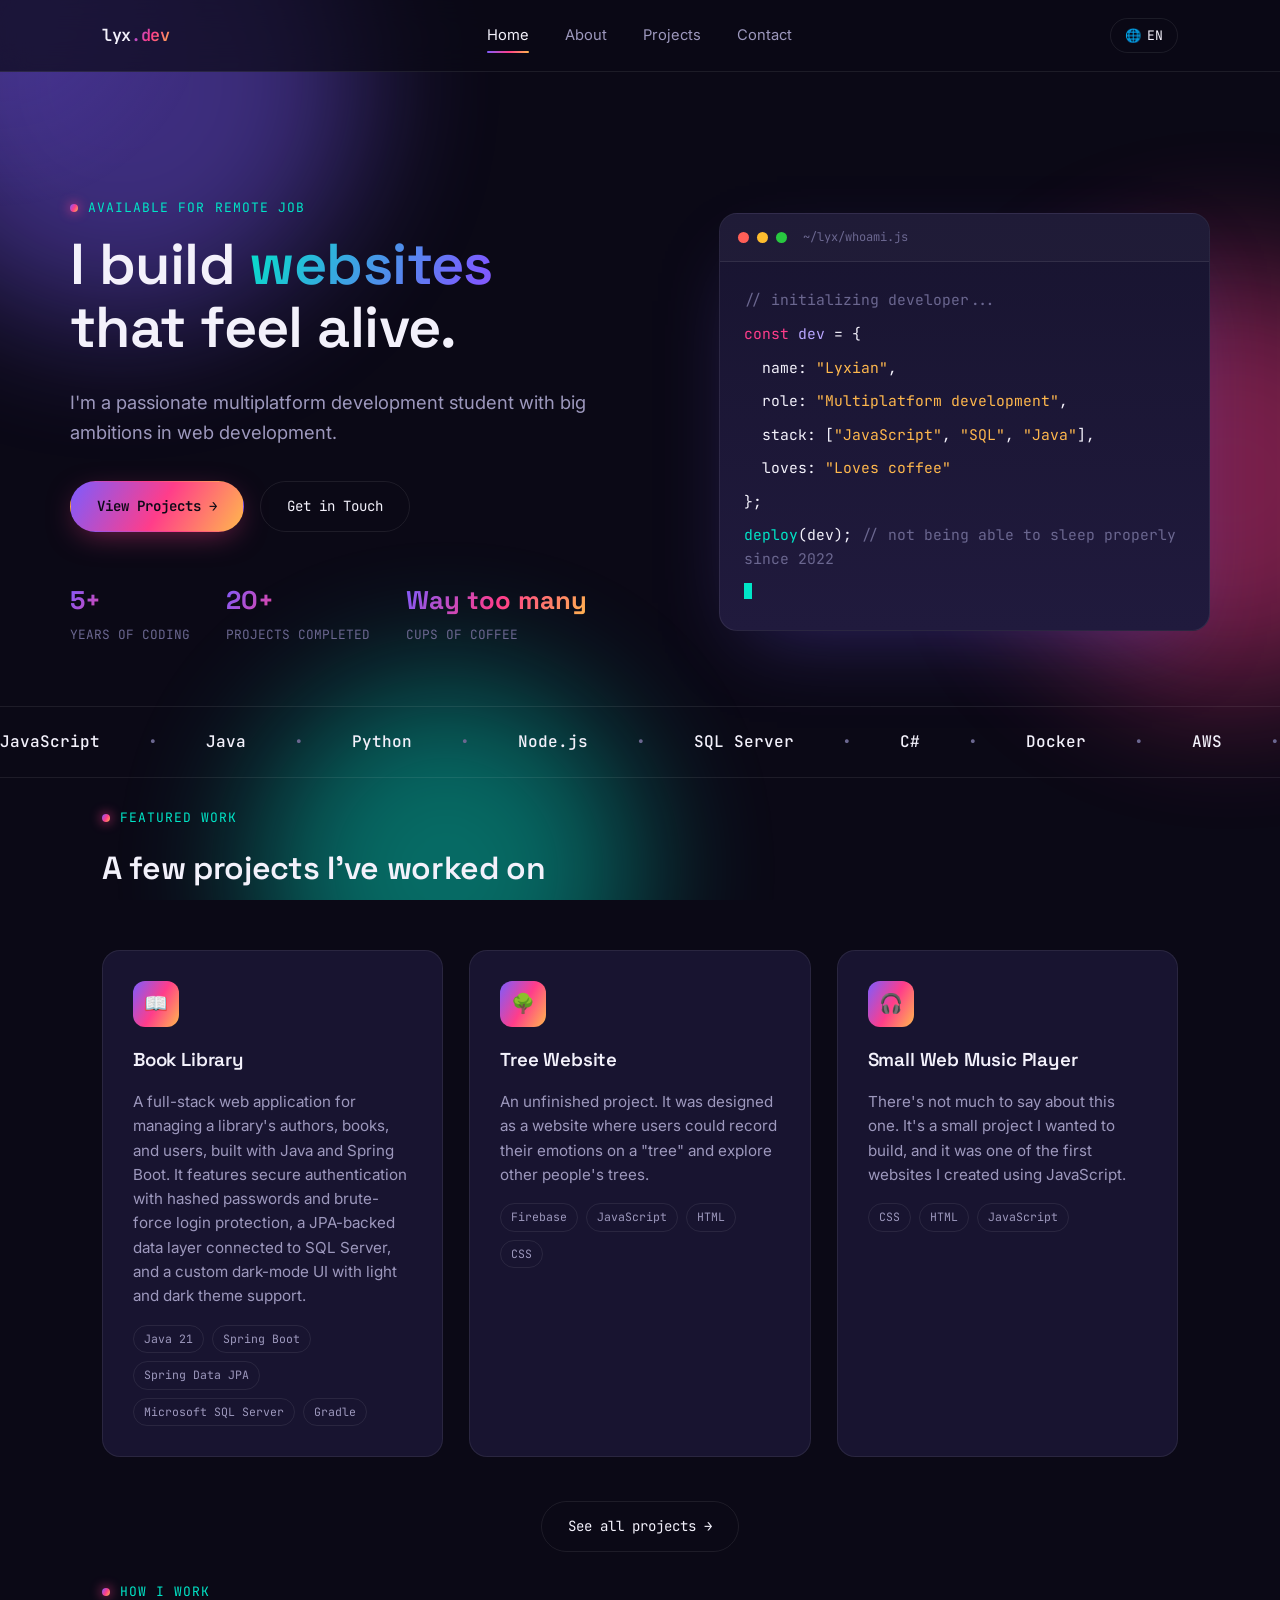
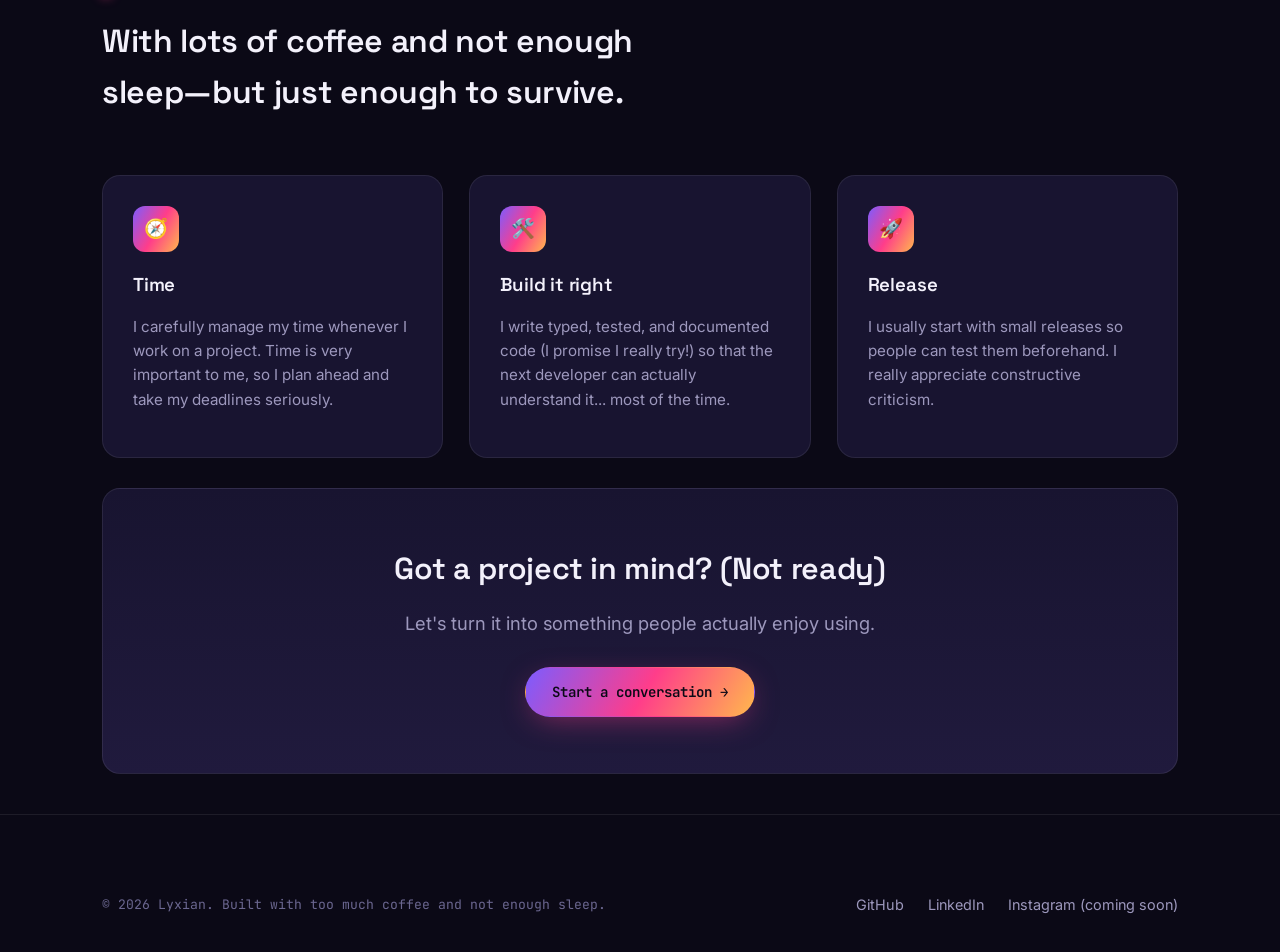
==== index.html @ 3f83b07d "Fixed a single ass typo" ====
<!doctype html>
<html lang="en">
	<head>
		<meta charset="UTF-8" />
		<meta name="viewport" content="width=device-width, initial-scale=1.0" />
		<title>Portfolio Lyx</title>
		<link rel="preconnect" href="https://fonts.googleapis.com" />
		<link
			href="https://fonts.googleapis.com/css2?family=Space+Grotesk:wght@500;600;700&family=Inter:wght@400;500;600&family=JetBrains+Mono:wght@400;500;600&display=swap"
			rel="stylesheet"
		/>
		<link rel="stylesheet" href="style.css" />
	</head>
	<body>
		<div class="blobs">
			<div class="blob blob-1"></div>
			<div class="blob blob-2"></div>
			<div class="blob blob-3"></div>
		</div>
		<div class="cursor-glow"></div>

		<header class="site-nav">
			<div class="nav-inner">
				<a href="index.html" class="logo">lyx<span>.dev</span></a>
				<nav class="nav-links">
					<a href="index.html" data-i18n="nav_home">Home</a>
					<a href="about.html" data-i18n="nav_about">About</a>
					<a href="projects.html" data-i18n="nav_projects">Projects</a>
					<a href="contact.html" data-i18n="nav_contact">Contact</a>
				</nav>
				<button class="nav-toggle" aria-label="Toggle menu">☰</button>
			</div>
		</header>

		<main>
			<section class="hero wrap">
				<div>
					<p class="eyebrow" data-i18n="hero_eyebrow">
						AVAILABLE FOR REMOTE JOB
					</p>
					<h1 style="font-size: clamp(2.4rem, 5vw, 3.6rem); line-height: 1.1">
						<span data-i18n="hero_title_1">I build</span>
						<span class="gradient-text" data-i18n="hero_title_2">websites</span
						><br />
						<span data-i18n="hero_title_3">that feel alive.</span>
					</h1>

					<p class="lead" data-i18n="hero_lead">
						I'm a passionate multiplatform development student with big
						ambitions in web development.
					</p>

					<div class="hero-actions">
						<a
							href="projects.html"
							class="btn btn-primary"
							data-i18n="btn_view_projects"
							>View Projects →</a
						>
						<a
							href="contact.html"
							class="btn btn-ghost"
							data-i18n="btn_get_in_touch"
							>Get in Touch</a
						>
					</div>

					<div class="hero-stats">
						<div>
							<strong>5+</strong
							><span data-i18n="stat_years">YEARS OF CODING</span>
						</div>
						<div>
							<strong>20+</strong
							><span data-i18n="stat_projects">PROJECTS COMPLETED</span>
						</div>
						<div>
							<strong>Way too many</strong
							><span data-i18n="stat_clients">CUPS OF COFFEE</span>
						</div>
					</div>
				</div>

				<div class="terminal">
					<div class="terminal-bar">
						<span class="dot dot-1"></span>
						<span class="dot dot-2"></span>
						<span class="dot dot-3"></span>
						<span class="terminal-title">~/lyx/whoami.js</span>
					</div>
					<div class="terminal-body" id="terminal-lines"></div>
				</div>
			</section>

			<div class="marquee">
				<div class="marquee-track">
					<span
						><b>JavaScript</b> • <b>Java</b> • <b>Python</b> • <b>Node.js</b> •
						<b>SQL Server</b> • <b>C#</b> • <b>Docker</b> • <b>AWS</b> •<b
							>AI</b
						></span
					>
					<span
						><b>JavaScript</b> • <b>Java</b> • <b>Python</b> • <b>Node.js</b> •
						<b>SQL Server</b> • <b>C#</b> • <b>Docker</b> • <b>AWS</b> •<b
							>AI</b
						></span
					>
				</div>
			</div>

			<section class="wrap">
				<div class="section-head reveal">
					<p class="eyebrow" data-i18n="featured_eyebrow">FEATURED WORK</p>
					<h2 style="font-size: 2rem" data-i18n="featured_title">
						A few projects I've worked on
					</h2>
				</div>

				<div class="grid grid-3">
					<div class="card card-glow reveal">
						<div class="icon-tile">📖</div>
						<h3 data-i18n="proj1_title">Book Library</h3>

						<p style="color: var(--text-dim); font-size: 0.95rem">
							<span data-i18n="proj1_desc">
								A full-stack web application for managing a library's authors,
								books, and users, built with Java and Spring Boot. It features
								secure authentication with hashed passwords and brute-force
								login protection, a JPA-backed data layer connected to SQL
								Server, and a custom dark-mode UI with light and dark theme
								support.
							</span>
						</p>

						<div
							style="margin-top: 16px; display: flex; gap: 8px; flex-wrap: wrap"
						>
							<span class="tag">Java 21</span>
							<span class="tag">Spring Boot</span>
							<span class="tag">Spring Data JPA</span>
							<span class="tag">Microsoft SQL Server</span>
							<span class="tag">Gradle</span>
						</div>
					</div>

					<div class="card card-glow reveal">
						<div class="icon-tile">🌳</div>
						<h3 data-i18n="proj2_title">Memory tree</h3>

						<p style="color: var(--text-dim); font-size: 0.95rem">
							<span data-i18n="proj2_desc">
								An unfinished project. It was designed as a website where users
								could record their emotions on a "tree" and explore other
								people's trees.
							</span>
						</p>

						<div
							style="margin-top: 16px; display: flex; gap: 8px; flex-wrap: wrap"
						>
							<span class="tag">Firebase</span>
							<span class="tag">JavaScript</span>
							<span class="tag">HTML</span>
							<span class="tag">CSS</span>
						</div>
					</div>

					<div class="card card-glow reveal">
						<div class="icon-tile">🎧</div>
						<h3 data-i18n="proj3_title">Small Web Music Player</h3>

						<p style="color: var(--text-dim); font-size: 0.95rem">
							<span data-i18n="proj3_desc">
								There's not much to say about this one. It's a small project I
								wanted to build, and it was one of the first websites I created
								using JavaScript.
							</span>
						</p>

						<div
							style="margin-top: 16px; display: flex; gap: 8px; flex-wrap: wrap"
						>
							<span class="tag">CSS</span>
							<span class="tag">HTML</span>
							<span class="tag">JavaScript</span>
						</div>
					</div>
				</div>

				<div style="text-align: center; margin-top: 44px">
					<a href="projects.html" class="btn btn-ghost" data-i18n="btn_see_all"
						>See all projects →</a
					>
				</div>
			</section>

			<section class="wrap">
				<div class="section-head reveal">
					<p class="eyebrow" data-i18n="how_eyebrow">HOW I WORK</p>
					<h2 style="font-size: 2rem" data-i18n="how_title">
						With lots of coffee and not enough sleep but just enough to survive.
					</h2>
				</div>

				<div class="grid grid-3">
					<div class="card reveal">
						<div class="icon-tile">🧭</div>
						<h3 data-i18n="how1_title">Time</h3>

						<p style="color: var(--text-dim); font-size: 0.95rem">
							<span data-i18n="how1_desc">
								I carefully manage my time whenever I work on a project. Time is
								very important to me, so I plan ahead and take my deadlines
								seriously.
							</span>
						</p>
					</div>

					<div class="card reveal">
						<div class="icon-tile">🛠️</div>
						<h3 data-i18n="how2_title">Build it right</h3>

						<p style="color: var(--text-dim); font-size: 0.95rem">
							<span data-i18n="how2_desc">
								I write typed, tested, and documented code (I promise I really
								try!) so that the next developer can actually understand it...
								most of the time.
							</span>
						</p>
					</div>

					<div class="card reveal">
						<div class="icon-tile">🚀</div>
						<h3 data-i18n="how3_title">Release</h3>

						<p style="color: var(--text-dim); font-size: 0.95rem">
							<span data-i18n="how3_desc">
								I usually start with small releases so people can test them
								beforehand. I really appreciate constructive criticism.
							</span>
						</p>
					</div>
				</div>
			</section>

			<section class="wrap">
				<div
					class="card reveal"
					style="
						text-align: center;
						padding: 56px 32px;
						background: linear-gradient(
							180deg,
							var(--surface),
							var(--surface-2)
						);
					"
				>
					<h2 style="font-size: 1.9rem" data-i18n="cta_title">
						Got a project in mind? (Not ready)
					</h2>

					<p class="lead" style="margin: 0 auto 28px" data-i18n="cta_lead">
						Let's turn it into something people actually enjoy using.
					</p>

					<a
						href="contact.html"
						class="btn btn-primary"
						data-i18n="btn_start_convo"
					>
						Start a conversation →
					</a>
				</div>
			</section>
		</main>

		<footer>
			<div class="wrap footer-inner">
				<div class="footer-note" data-i18n="footer_note">
					© 2026 Lyxian. Built with too much coffee and not enough sleep.
				</div>

				<div class="footer-links">
					<a href="https://github.com/Lyxian0906">GitHub</a>
					<a href="https://www.linkedin.com/in/alba-manzano-lópez">LinkedIn</a>
					<a href="">Instagram (coming soon)</a>
				</div>
			</div>
		</footer>

		<script src="translations.js"></script>
		<script src="i18n.js"></script>
		<script src="script.js"></script>
	</body>
</html>
---- style.css ----
/* ============================================
   TOKENS
   ============================================ */
:root {
	--bg: #0b0916;
	--bg-soft: #120f24;
	--surface: #181430;
	--surface-2: #201a3d;
	--border: rgba(255, 255, 255, 0.08);
	--text: #f3f1fb;
	--text-dim: #9d98bd;
	--text-faint: #6b6790;

	--violet: #7c5cff;
	--pink: #ff3d8a;
	--amber: #ffb84d;
	--cyan: #00e5c7;

	--gradient-main: linear-gradient(
		120deg,
		var(--violet) 0%,
		var(--pink) 52%,
		var(--amber) 100%
	);
	--gradient-cyan: linear-gradient(120deg, var(--cyan), var(--violet));
	--gradient-text: linear-gradient(
		120deg,
		var(--cyan) 0%,
		var(--violet) 45%,
		var(--pink) 100%
	);

	--font-display: "Space Grotesk", sans-serif;
	--font-body: "Inter", sans-serif;
	--font-mono: "JetBrains Mono", monospace;

	--radius: 18px;
	--radius-sm: 10px;
	--ease: cubic-bezier(0.16, 0.84, 0.44, 1);
}

* {
	box-sizing: border-box;
}
html {
	scroll-behavior: smooth;
}

@media (prefers-reduced-motion: reduce) {
	html {
		scroll-behavior: auto;
	}
	*,
	*::before,
	*::after {
		animation-duration: 0.001ms !important;
		animation-iteration-count: 1 !important;
		transition-duration: 0.001ms !important;
		scroll-behavior: auto !important;
	}
}

body {
	margin: 0;
	background: var(--bg);
	color: var(--text);
	font-family: var(--font-body);
	line-height: 1.6;
	overflow-x: hidden;
	-webkit-font-smoothing: antialiased;
}

a {
	color: inherit;
	text-decoration: none;
}
ul {
	list-style: none;
	margin: 0;
	padding: 0;
}
img {
	max-width: 100%;
	display: block;
}

::selection {
	background: var(--pink);
	color: var(--bg);
}

:focus-visible {
	outline: 2px solid var(--cyan);
	outline-offset: 3px;
	border-radius: 4px;
}

.wrap {
	max-width: 1140px;
	margin: 0 auto;
	margin-top: 30px;
	padding: 0 32px;
}

.wrap2 {
	max-width: 1140px;
	margin: 0 auto;
	margin-top: 150px;
	padding: 0 32px;
}

.eyebrow {
	font-family: var(--font-mono);
	font-size: 13px;
	letter-spacing: 0.08em;
	color: var(--cyan);
	display: flex;
	align-items: center;
	gap: 10px;
	margin: 0 0 14px;
}

.eyebrow2 {
	font-family: var(--font-mono);
	font-size: 13px;
	letter-spacing: 0.08em;
	color: var(--cyan);
	display: flex;
	align-items: center;
	gap: 10px;
	margin: 0 0 14px;
  position: relative;
  left: -400px;
  margin-top: 80px;
  
}

.eyebrow3 {
	font-family: var(--font-mono);
	font-size: 13px;
	letter-spacing: 0.08em;
	color: var(--cyan);
	display: flex;
	align-items: center;
	gap: 10px;
	margin-top:70px ;
  
}

.eyebrow::before, .eyebrow2::before, .eyebrow3::before {
	content: "";
	width: 8px;
	height: 8px;
	border-radius: 50%;
	background: var(--gradient-main);
	box-shadow: 0 0 12px var(--pink);
  
}


.language-item {
  display: flex;
  gap: 15px;
  position: relative;
  align-items: center;
  left: -400px;
}

/* Dots spacing container */
.dots-container {
  display: flex;
  gap: 8px; /* Space between dots */
}

/* Base dot style (Empty/Inactive) */
.dot {
  width: 12px;
  height: 12px;
  border-radius: 50%;
  background-color: #3c2525; /* Light gray for empty dots */
  display: inline-block;
}

/* Active dot style (Filled) */
.dot.active {
background: var(--gradient-main);
box-shadow: 0 0 12px var(--pink);
}


h1,
h2,
h3,
h4 {
	font-family: var(--font-display);
	font-weight: 600;
	letter-spacing: -0.01em;
	margin: 0 0 0.5em;
	color: var(--text);
}

.gradient-text {
	background: var(--gradient-text);
	background-size: 200% 200%;
	-webkit-background-clip: text;
	background-clip: text;
	color: transparent;
	animation: gradientShift 8s ease infinite;
}

@keyframes gradientShift {
	0%,
	100% {
		background-position: 0% 50%;
	}
	50% {
		background-position: 100% 50%;
	}
}

p.lead {
	font-size: 1.15rem;
	color: var(--text-dim);
	max-width: 560px;
}
.skills-grid {
  display: flex;
  flex-direction: row; 
  gap: 54px;           
  max-width: 640px;   

}

.skills-grid2 {
  display: flex;
  flex-direction: row; 
  gap: 54px;           
  max-width: 640px;   
  margin-top: 20;
  
}

.skills-grid .lead .skills-grid2{
  margin: 0; 
}

/* ============================================
   AMBIENT BACKGROUND BUBBLES THING
   ============================================ */
.blobs {
	position: fixed;
	inset: 0;
	z-index: 0;
	overflow: hidden;
	pointer-events: none;
}
.blob {
	position: absolute;
	border-radius: 50%;
	filter: blur(70px);
	opacity: 0.45;
	will-change: transform;
}
.blob-1 {
	width: 480px;
	height: 480px;
	background: var(--violet);
	top: -160px;
	left: -120px;
	animation: float1 22s ease-in-out infinite;
}
.blob-2 {
	width: 420px;
	height: 420px;
	background: var(--pink);
	top: 30%;
	right: -160px;
	animation: float2 26s ease-in-out infinite;
}
.blob-3 {
	width: 380px;
	height: 380px;
	background: var(--cyan);
	bottom: -160px;
	left: 20%;
	animation: float3 30s ease-in-out infinite;
}
@keyframes float1 {
	0%,
	100% {
		transform: translate(0, 0) scale(1);
	}
	50% {
		transform: translate(60px, 80px) scale(1.15);
	}
}
@keyframes float2 {
	0%,
	100% {
		transform: translate(0, 0) scale(1);
	}
	50% {
		transform: translate(-70px, 60px) scale(0.9);
	}
}
@keyframes float3 {
	0%,
	100% {
		transform: translate(0, 0) scale(1);
	}
	50% {
		transform: translate(50px, -60px) scale(1.1);
	}
}

.cursor-glow {
	position: fixed;
	width: 420px;
	height: 420px;
	border-radius: 50%;
	background: radial-gradient(
		circle,
		rgba(124, 92, 255, 0.18),
		transparent 70%
	);
	pointer-events: none;
	z-index: 0;
	transform: translate(-50%, -50%);
	transition: opacity 0.3s;
	will-change: left, top;
}

main {
	position: relative;
	z-index: 1;
}

/* ============================================
   NAV
   ============================================ */
header.site-nav {
	position: sticky;
	top: 0;
	z-index: 50;
	backdrop-filter: blur(14px);
	background: rgba(11, 9, 22, 0.7);
	border-bottom: 1px solid var(--border);
}
.nav-inner {
	display: flex;
	align-items: center;
	justify-content: space-between;
	padding: 18px 32px;
	max-width: 1140px;
	margin: 0 auto;
}
.logo {
	font-family: var(--font-mono);
	font-weight: 600;
	font-size: 1.05rem;
	letter-spacing: -0.02em;
}
.logo span {
	background: var(--gradient-main);
	-webkit-background-clip: text;
	background-clip: text;
	color: transparent;
}
.nav-links {
	display: flex;
	gap: 36px;
}
.nav-links a {
	position: relative;
	font-size: 0.92rem;
	color: var(--text-dim);
	padding: 4px 0;
	transition: color 0.25s var(--ease);
}
.nav-links a::after {
	content: "";
	position: absolute;
	left: 0;
	bottom: -2px;
	width: 0;
	height: 2px;
	background: var(--gradient-main);
	transition: width 0.3s var(--ease);
	border-radius: 2px;
}
.nav-links a:hover,
.nav-links a.active {
	color: var(--text);
}
.nav-links a:hover::after,
.nav-links a.active::after {
	width: 100%;
}

.nav-toggle {
	display: none;
	background: none;
	border: none;
	color: var(--text);
	font-size: 1.6rem;
	cursor: pointer;
}

/* -----------Language switcher---------- */
.lang-switcher {
	position: relative;
}
.lang-trigger {
	display: flex;
	align-items: center;
	gap: 6px;
	background: transparent;
	border: 1px solid var(--border);
	color: var(--text);
	font-family: var(--font-mono);
	font-size: 0.82rem;
	padding: 8px 14px;
	border-radius: 999px;
	cursor: pointer;
	transition:
		border-color 0.25s var(--ease),
		color 0.25s var(--ease);
}
.lang-trigger:hover {
	border-color: var(--cyan);
	color: var(--cyan);
}
.lang-menu {
	position: absolute;
	top: calc(100% + 10px);
	right: 0;
	min-width: 160px;
	background: var(--surface);
	border: 1px solid var(--border);
	border-radius: var(--radius-sm);
	padding: 6px;
	display: flex;
	flex-direction: column;
	gap: 2px;
	opacity: 0;
	visibility: hidden;
	transform: translateY(-6px);
	transition:
		opacity 0.2s var(--ease),
		transform 0.2s var(--ease),
		visibility 0.2s;
	z-index: 60;
	box-shadow: 0 20px 50px -20px rgba(0, 0, 0, 0.6);
}
.lang-menu.open {
	opacity: 1;
	visibility: visible;
	transform: translateY(0);
}
.lang-option {
	background: transparent;
	border: none;
	text-align: left;
	color: var(--text-dim);
	font-family: var(--font-body);
	font-size: 0.88rem;
	padding: 9px 12px;
	border-radius: 8px;
	cursor: pointer;
	transition:
		background 0.2s,
		color 0.2s;
}
.lang-option:hover {
	background: var(--surface-2);
	color: var(--text);
}
.lang-option.active-lang {
	color: var(--cyan);
	font-weight: 600;
}

@media (max-width: 760px) {
	.lang-menu {
		right: -10px;
	}
}

@media (max-width: 760px) {
	.nav-links {
		position: absolute;
		top: 100%;
		left: 0;
		right: 0;
		flex-direction: column;
		gap: 0;
		background: var(--bg-soft);
		border-bottom: 1px solid var(--border);
		max-height: 0;
		overflow: hidden;
		transition: max-height 0.35s var(--ease);
	}
	.nav-links.open {
		max-height: 320px;
	}
	.nav-links a {
		padding: 16px 32px;
		width: 100%;
		display: block;
		border-top: 1px solid var(--border);
	}
	.nav-toggle {
		display: block;
	}
}

/* ============================================
   BUTTONS
   ============================================ */
.btn {
	display: inline-flex;
	align-items: center;
	gap: 8px;
	font-family: var(--font-mono);
	font-size: 0.88rem;
	padding: 13px 26px;
	border-radius: 999px;
	cursor: pointer;
	border: 1px solid transparent;
	transition:
		transform 0.25s var(--ease),
		box-shadow 0.25s var(--ease);
}
.btn:hover {
	transform: translateY(-2px);
}
.btn-primary {
	background: var(--gradient-main);
	color: #0b0916;
	font-weight: 600;
	box-shadow: 0 8px 30px -8px rgba(255, 61, 138, 0.5);
}
.btn-primary:hover {
	box-shadow: 0 14px 40px -8px rgba(255, 61, 138, 0.65);
}
.btn-ghost {
	background: transparent;
	color: var(--text);
	border-color: var(--border);
}
.btn-ghost:hover {
	border-color: var(--cyan);
	color: var(--cyan);
}

/* ============================================
   HERO / TERMINAL SIGNATURE
   ============================================ */
.hero {
	padding: 96px 0 60px;
	display: grid;
	grid-template-columns: 1.1fr 0.9fr;
	gap: 48px;
	align-items: center;
}
.hero-actions {
	display: flex;
	gap: 16px;
	margin-top: 34px;
	flex-wrap: wrap;
}
.hero-stats {
	display: flex;
	gap: 36px;
	margin-top: 48px;
}
.hero-stats div strong {
	display: block;
	font-family: var(--font-display);
	font-size: 1.6rem;
	background: var(--gradient-main);
	-webkit-background-clip: text;
	background-clip: text;
	color: transparent;
}
.hero-stats div span {
	font-size: 0.8rem;
	color: var(--text-faint);
	font-family: var(--font-mono);
}

.terminal {
	background: linear-gradient(180deg, var(--surface), var(--surface-2));
	border: 1px solid var(--border);
	border-radius: var(--radius);
	overflow: hidden;
	box-shadow: 0 30px 80px -30px rgba(124, 92, 255, 0.35);
	animation: floatCard 7s ease-in-out infinite;
}
@keyframes floatCard {
	0%,
	100% {
		transform: translateY(0);
	}
	50% {
		transform: translateY(-10px);
	}
}
.terminal-bar {
	display: flex;
	align-items: center;
	gap: 8px;
	padding: 14px 18px;
	background: rgba(255, 255, 255, 0.03);
	border-bottom: 1px solid var(--border);
}
.dot {
	width: 11px;
	height: 11px;
	border-radius: 50%;
}
.dot-1 {
	background: #ff5f57;
}
.dot-2 {
	background: #febc2e;
}
.dot-3 {
	background: #28c840;
}
.terminal-title {
	margin-left: 8px;
	font-family: var(--font-mono);
	font-size: 0.75rem;
	color: var(--text-faint);
}
.terminal-body {
	padding: 26px 24px;
	font-family: var(--font-mono);
	font-size: 0.92rem;
	min-height: 220px;
}
.terminal-body .line {
	margin-bottom: 10px;
	white-space: pre-wrap;
}
.tk-key {
	color: var(--pink);
}
.tk-fn {
	color: var(--cyan);
}
.tk-str {
	color: var(--amber);
}
.tk-com {
	color: var(--text-faint);
}
.tk-var {
	color: #b9a6ff;
}
.caret {
	display: inline-block;
	width: 8px;
	height: 1.1em;
	background: var(--cyan);
	vertical-align: -2px;
	animation: blink 1s steps(1) infinite;
}
@keyframes blink {
	50% {
		opacity: 0;
	}
}

@media (max-width: 860px) {
	.hero {
		grid-template-columns: 1fr;
		padding-top: 60px;
	}
}

/* ============================================
   SECTIONS
   ============================================ */
section {
	padding: 90px 0;
}
.section-head {
	max-width: 620px;
	margin-bottom: 56px;
}

.reveal {
	opacity: 0;
	transform: translateY(28px);
	transition:
		opacity 0.7s var(--ease),
		transform 0.7s var(--ease);
}
.reveal.in {
	opacity: 1;
	transform: translateY(0);
}

/* Marquee */
.marquee {
	border-top: 1px solid var(--border);
	border-bottom: 1px solid var(--border);
	padding: 22px 0;
	overflow: hidden;
	white-space: nowrap;
}
.marquee-track {
	display: inline-flex;
	gap: 48px;
	animation: scroll 26s linear infinite;
}
.marquee-track span {
	font-family: var(--font-mono);
	font-size: 1rem;
	color: var(--text-faint);
	display: inline-flex;
	align-items: center;
	gap: 48px;
}
.marquee-track span b {
	color: var(--text);
	font-weight: 500;
}
@keyframes scroll {
	from {
		transform: translateX(0);
	}
	to {
		transform: translateX(-50%);
	}
}

/* Cards grid */
.grid {
	display: grid;
	gap: 26px;
}
.grid-3 {
	grid-template-columns: repeat(3, 1fr);
}
.grid-2 {
	grid-template-columns: repeat(2, 1fr);
}
@media (max-width: 860px) {
	.grid-3 {
		grid-template-columns: 1fr;
	}
	.grid-2 {
		grid-template-columns: 1fr;
	}
}

.card {
	position: relative;
	background: var(--surface);
	border: 1px solid var(--border);
	border-radius: var(--radius);
	padding: 30px;
	transition:
		transform 0.35s var(--ease),
		border-color 0.35s var(--ease);
}
.card:hover {
	transform: translateY(-6px);
	border-color: rgba(255, 255, 255, 0.18);
}
.card::before {
	content: "";
	position: absolute;
	inset: -1px;
	border-radius: var(--radius);
	background: var(--gradient-main);
	opacity: 0;
	z-index: -1;
	transition: opacity 0.35s var(--ease);
}
.card-glow {
	position: relative;
}
.card-glow::after {
	content: "";
	position: absolute;
	inset: 0;
	border-radius: var(--radius);
	background: var(--gradient-main);
	opacity: 0;
	z-index: -2;
	filter: blur(20px);
	transition: opacity 0.35s var(--ease);
}
.card-glow:hover::after {
	opacity: 0.35;
}

.icon-tile {
	width: 46px;
	height: 46px;
	border-radius: 12px;
	display: flex;
	align-items: center;
	justify-content: center;
	background: var(--gradient-main);
	font-size: 1.2rem;
	margin-bottom: 18px;
}

.tag {
	font-family: var(--font-mono);
	font-size: 0.72rem;
	padding: 4px 10px;
	border-radius: 999px;
	border: 1px solid var(--border);
	color: var(--text-dim);
	display: inline-block;
}

/* Footer */
footer {
	border-top: 1px solid var(--border);
	padding: 48px 0 36px;
	margin-top: 40px;
}
.footer-inner {
	display: flex;
	justify-content: space-between;
	align-items: center;
	flex-wrap: wrap;
	gap: 20px;
}
.footer-links {
	display: flex;
	gap: 24px;
}
.footer-links a {
	color: var(--text-dim);
	font-size: 0.9rem;
	transition: color 0.2s;
}
.footer-links a:hover {
	color: var(--cyan);
}
.footer-note {
	color: var(--text-faint);
	font-size: 0.82rem;
	font-family: var(--font-mono);
}

/*ABOUT*/
.timeline {
	position: relative;
	margin-top: 20px;
	padding-left: 32px;
	border-left: 2px solid var(--border);
}
.timeline-item {
	position: relative;
	padding-bottom: 40px;
}
.timeline-item:last-child {
	padding-bottom: 0;
}
.timeline-item::before {
	content: "";
	position: absolute;
	left: -38px;
	top: 4px;
	width: 14px;
	height: 14px;
	border-radius: 50%;
	background: var(--gradient-main);
	box-shadow:
		0 0 0 4px var(--bg),
		0 0 14px var(--pink);
}
.timeline-year {
	font-family: var(--font-mono);
	font-size: 0.8rem;
	color: var(--cyan);
	margin-bottom: 4px;
}
.skill-bar-track {
	height: 6px;
	border-radius: 6px;
	background: var(--surface-2);
	overflow: hidden;
	margin-top: 8px;
}
.skill-bar-fill {
	height: 100%;
	background: var(--gradient-main);
	border-radius: 6px;
	width: 0;
	transition: width 1.2s var(--ease);
}
.skill-bar.in .skill-bar-fill {
	width: var(--pct);
}

/*CONTACT*/
.form-field {
	margin-bottom: 22px;
}
.form-field label {
	display: block;
	font-family: var(--font-mono);
	font-size: 0.78rem;
	color: var(--text-dim);
	margin-bottom: 8px;
	letter-spacing: 0.03em;
}
.form-field input,
.form-field textarea {
	width: 100%;
	background: var(--surface-2);
	border: 1px solid var(--border);
	border-radius: var(--radius-sm);
	padding: 13px 16px;
	color: var(--text);
	font-family: var(--font-body);
	font-size: 0.95rem;
	transition:
		border-color 0.25s var(--ease),
		box-shadow 0.25s var(--ease);
}
.form-field input:focus,
.form-field textarea:focus {
	outline: none;
	border-color: var(--cyan);
	box-shadow: 0 0 0 3px rgba(0, 229, 199, 0.15);
}
.form-field textarea {
	resize: vertical;
	min-height: 130px;
}
.contact-info-item {
	display: flex;
	gap: 16px;
	align-items: flex-start;
	margin-bottom: 26px;
}
.contact-info-item .icon-tile {
	margin-bottom: 0;
	flex-shrink: 0;
	width: 42px;
	height: 42px;
	font-size: 1rem;
}

/*pROYECTS*/

.filters {
	display: flex;
	gap: 12px;
	flex-wrap: wrap;
	margin-bottom: 44px;
}
.filter-btn {
	font-family: var(--font-mono);
	font-size: 0.82rem;
	padding: 9px 18px;
	border-radius: 999px;
	border: 1px solid var(--border);
	background: transparent;
	color: var(--text-dim);
	cursor: pointer;
	transition: all 0.25s var(--ease);
}
.filter-btn:hover {
	border-color: var(--cyan);
	color: var(--text);
}
.filter-btn.active-filter {
	background: var(--gradient-main);
	color: #0b0916;
	border-color: transparent;
	font-weight: 600;
}
.project-card-top {
	display: flex;
	justify-content: space-between;
	align-items: flex-start;
}
.project-links a {
	font-family: var(--font-mono);
	font-size: 0.8rem;
	color: var(--text-dim);
	margin-left: 14px;
	transition: color 0.2s;
}
.project-links a:hover {
	color: var(--cyan);
}
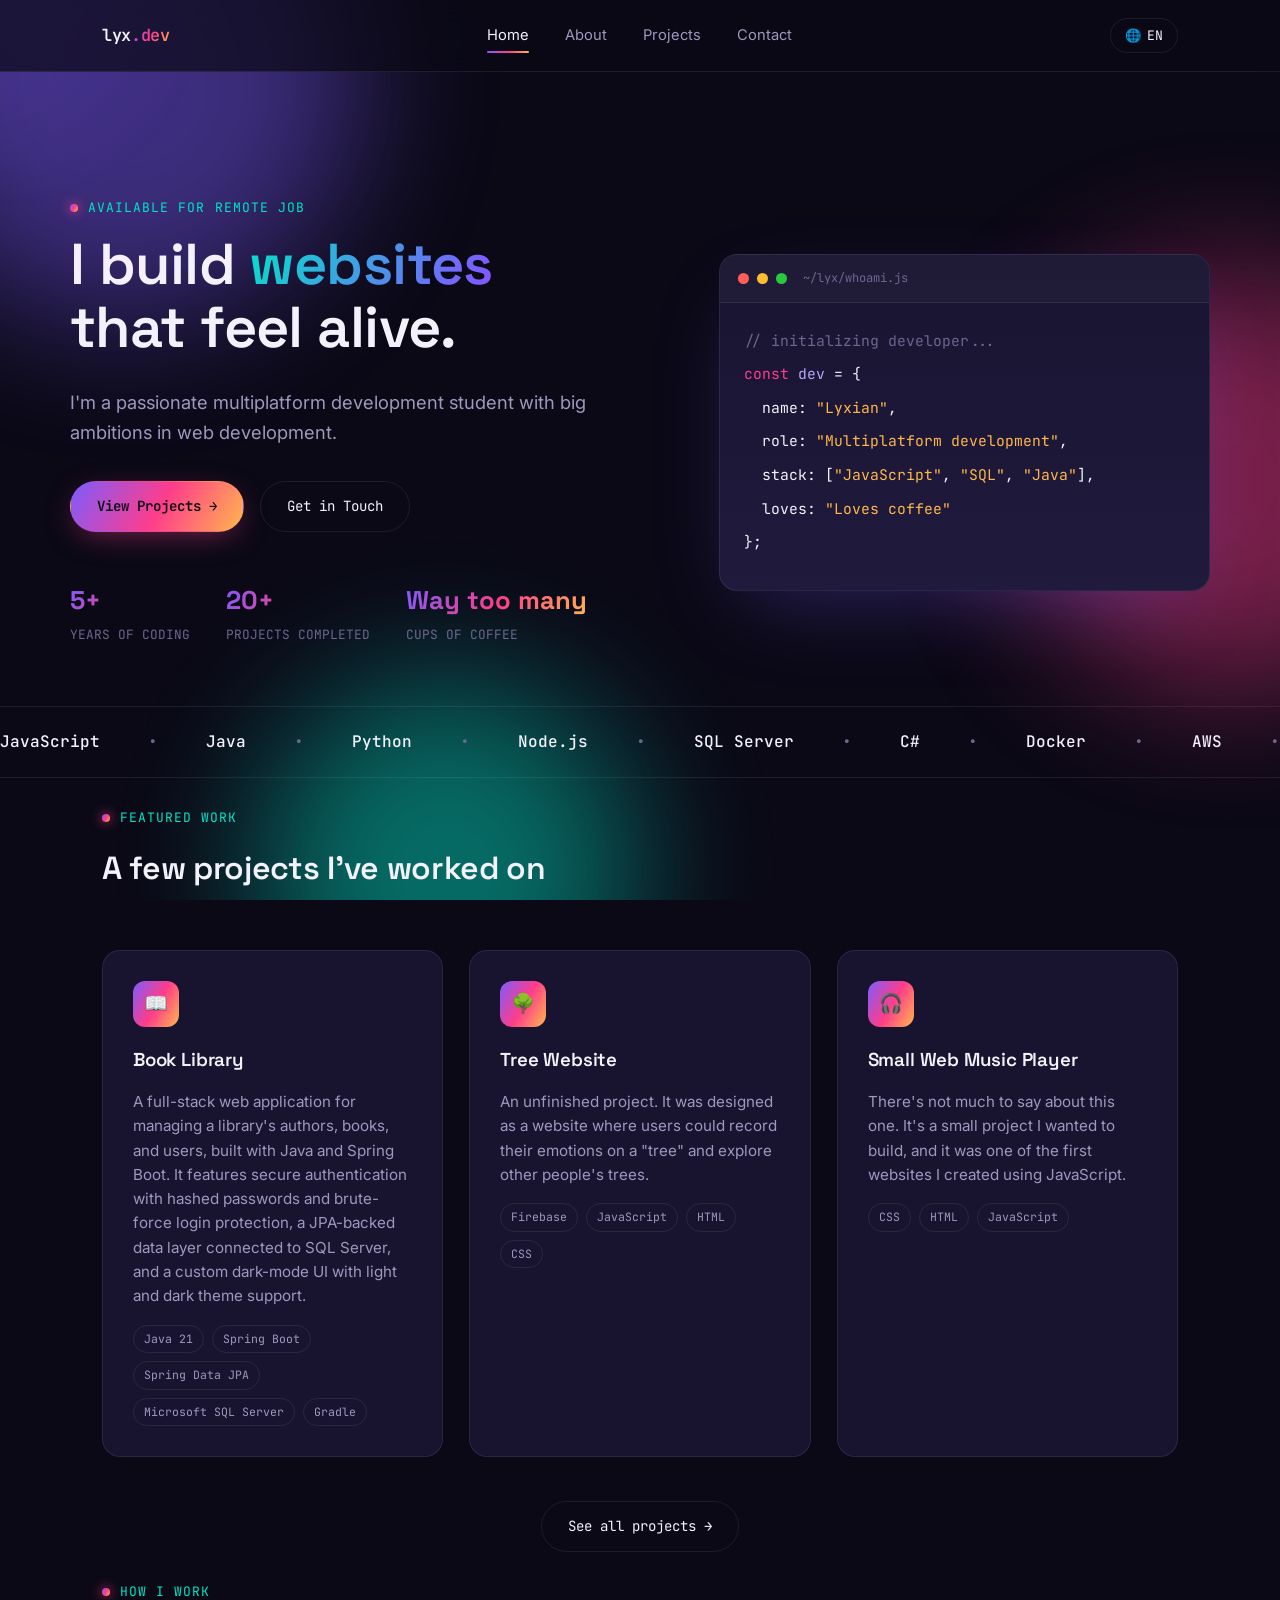
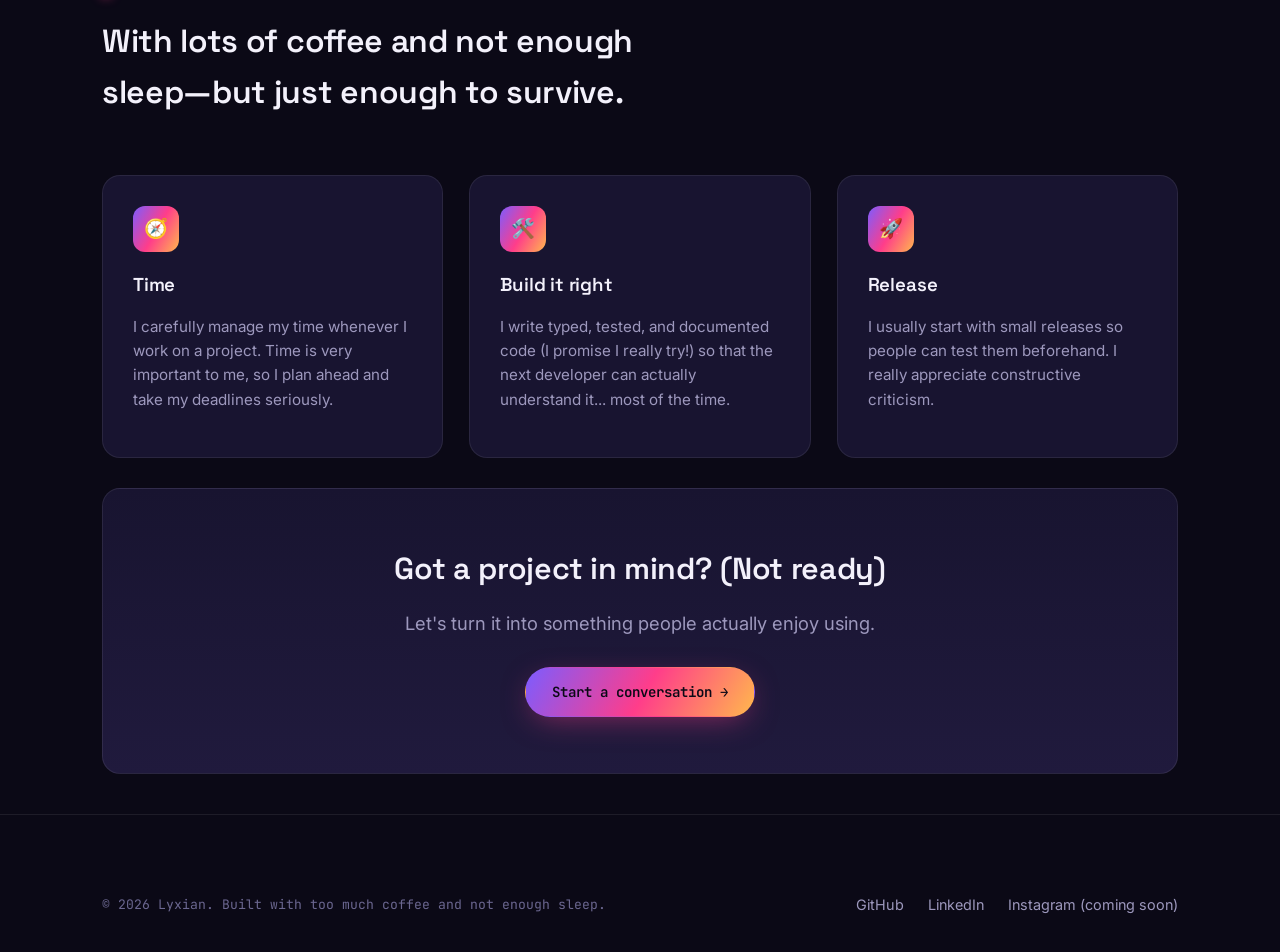
==== commit 30b7f74b: "Fixed styles path in index" ====
--- a/index.html
+++ b/index.html
@@ -9,7 +9,7 @@
 			href="https://fonts.googleapis.com/css2?family=Space+Grotesk:wght@500;600;700&family=Inter:wght@400;500;600&family=JetBrains+Mono:wght@400;500;600&display=swap"
 			rel="stylesheet"
 		/>
-		<link rel="stylesheet" href="style.css" />
+		<link rel="stylesheet" href="./Style/style.css" />
 	</head>
 	<body>
 		<div class="blobs">
@@ -24,9 +24,9 @@
 				<a href="index.html" class="logo">lyx<span>.dev</span></a>
 				<nav class="nav-links">
 					<a href="index.html" data-i18n="nav_home">Home</a>
-					<a href="about.html" data-i18n="nav_about">About</a>
-					<a href="projects.html" data-i18n="nav_projects">Projects</a>
-					<a href="contact.html" data-i18n="nav_contact">Contact</a>
+					<a href="./Others/about.html" data-i18n="nav_about">About</a>
+					<a href="./Others/projects.html" data-i18n="nav_projects">Projects</a>
+					<a href="./Others/contact.html" data-i18n="nav_contact">Contact</a>
 				</nav>
 				<button class="nav-toggle" aria-label="Toggle menu">☰</button>
 			</div>
@@ -52,13 +52,13 @@
 
 					<div class="hero-actions">
 						<a
-							href="projects.html"
+							href="./Others/projects.html"
 							class="btn btn-primary"
 							data-i18n="btn_view_projects"
 							>View Projects →</a
 						>
 						<a
-							href="contact.html"
+							href="./Others/projects.html"
 							class="btn btn-ghost"
 							data-i18n="btn_get_in_touch"
 							>Get in Touch</a
@@ -189,7 +189,7 @@
 				</div>
 
 				<div style="text-align: center; margin-top: 44px">
-					<a href="projects.html" class="btn btn-ghost" data-i18n="btn_see_all"
+					<a href="./Others/projects.html" class="btn btn-ghost" data-i18n="btn_see_all"
 						>See all projects →</a
 					>
 				</div>
@@ -266,7 +266,7 @@
 					</p>
 
 					<a
-						href="contact.html"
+						href="./Others/contact.html"
 						class="btn btn-primary"
 						data-i18n="btn_start_convo"
 					>
@@ -290,8 +290,8 @@
 			</div>
 		</footer>
 
-		<script src="translations.js"></script>
-		<script src="i18n.js"></script>
-		<script src="script.js"></script>
+		<script src="./Script/translations.js"></script>
+		<script src="./Script/i18n.js"></script>
+		<script src="./Script/script.js"></script>
 	</body>
 </html>
--- a/Style/style.css
+++ b/Style/style.css
@@ -0,0 +1,1089 @@
+/* ============================================
+   TOKENS
+   ============================================ */
+:root {
+	--bg: #0b0916;
+	--bg-soft: #120f24;
+	--surface: #181430;
+	--surface-2: #201a3d;
+	--border: rgba(255, 255, 255, 0.08);
+	--text: #f3f1fb;
+	--text-dim: #9d98bd;
+	--text-faint: #6b6790;
+
+	--violet: #7c5cff;
+	--pink: #ff3d8a;
+	--amber: #ffb84d;
+	--cyan: #00e5c7;
+
+	--gradient-main: linear-gradient(
+		120deg,
+		var(--violet) 0%,
+		var(--pink) 52%,
+		var(--amber) 100%
+	);
+	--gradient-cyan: linear-gradient(120deg, var(--cyan), var(--violet));
+	--gradient-text: linear-gradient(
+		120deg,
+		var(--cyan) 0%,
+		var(--violet) 45%,
+		var(--pink) 100%
+	);
+
+	--font-display: "Space Grotesk", sans-serif;
+	--font-body: "Inter", sans-serif;
+	--font-mono: "JetBrains Mono", monospace;
+
+	--radius: 18px;
+	--radius-sm: 10px;
+	--ease: cubic-bezier(0.16, 0.84, 0.44, 1);
+}
+
+* {
+	box-sizing: border-box;
+}
+html {
+	scroll-behavior: smooth;
+}
+
+@media (prefers-reduced-motion: reduce) {
+	html {
+		scroll-behavior: auto;
+	}
+	*,
+	*::before,
+	*::after {
+		animation-duration: 0.001ms !important;
+		animation-iteration-count: 1 !important;
+		transition-duration: 0.001ms !important;
+		scroll-behavior: auto !important;
+	}
+}
+
+body {
+	margin: 0;
+	background: var(--bg);
+	color: var(--text);
+	font-family: var(--font-body);
+	line-height: 1.6;
+	overflow-x: hidden;
+	-webkit-font-smoothing: antialiased;
+}
+
+a {
+	color: inherit;
+	text-decoration: none;
+}
+ul {
+	list-style: none;
+	margin: 0;
+	padding: 0;
+}
+img {
+	max-width: 100%;
+	display: block;
+}
+
+::selection {
+	background: var(--pink);
+	color: var(--bg);
+}
+
+:focus-visible {
+	outline: 2px solid var(--cyan);
+	outline-offset: 3px;
+	border-radius: 4px;
+}
+
+.wrap {
+	max-width: 1140px;
+	margin: 0 auto;
+	margin-top: 30px;
+	padding: 0 32px;
+}
+
+.wrap2 {
+	max-width: 1140px;
+	margin: 0 auto;
+	margin-top: 150px;
+	padding: 0 32px;
+}
+
+.eyebrow {
+	font-family: var(--font-mono);
+	font-size: 13px;
+	letter-spacing: 0.08em;
+	color: var(--cyan);
+	display: flex;
+	align-items: center;
+	gap: 10px;
+	margin: 0 0 14px;
+}
+
+.eyebrow2 {
+	font-family: var(--font-mono);
+	font-size: 13px;
+	letter-spacing: 0.08em;
+	color: var(--cyan);
+	display: flex;
+	align-items: center;
+	gap: 10px;
+	margin: 0 0 14px;
+  position: relative;
+  left: -400px;
+  margin-top: 80px;
+  
+}
+
+.eyebrow3 {
+	font-family: var(--font-mono);
+	font-size: 13px;
+	letter-spacing: 0.08em;
+	color: var(--cyan);
+	display: flex;
+	align-items: center;
+	gap: 10px;
+	margin-top:70px ;
+  
+}
+
+.eyebrow::before, .eyebrow2::before, .eyebrow3::before {
+	content: "";
+	width: 8px;
+	height: 8px;
+	border-radius: 50%;
+	background: var(--gradient-main);
+	box-shadow: 0 0 12px var(--pink);
+  
+}
+
+
+.language-item {
+  display: flex;
+  gap: 15px;
+  position: relative;
+  align-items: center;
+  left: -400px;
+}
+
+/* Dots spacing container */
+.dots-container {
+  display: flex;
+  gap: 8px; /* Space between dots */
+}
+
+/* Base dot style (Empty/Inactive) */
+.dot {
+  width: 12px;
+  height: 12px;
+  border-radius: 50%;
+  background-color: #3c2525; /* Light gray for empty dots */
+  display: inline-block;
+}
+
+/* Active dot style (Filled) */
+.dot.active {
+background: var(--gradient-main);
+box-shadow: 0 0 12px var(--pink);
+}
+
+
+h1,
+h2,
+h3,
+h4 {
+	font-family: var(--font-display);
+	font-weight: 600;
+	letter-spacing: -0.01em;
+	margin: 0 0 0.5em;
+	color: var(--text);
+}
+
+.gradient-text {
+	background: var(--gradient-text);
+	background-size: 200% 200%;
+	-webkit-background-clip: text;
+	background-clip: text;
+	color: transparent;
+	animation: gradientShift 8s ease infinite;
+}
+
+@keyframes gradientShift {
+	0%,
+	100% {
+		background-position: 0% 50%;
+	}
+	50% {
+		background-position: 100% 50%;
+	}
+}
+
+p.lead {
+	font-size: 1.15rem;
+	color: var(--text-dim);
+	max-width: 560px;
+}
+.skills-grid {
+  display: flex;
+  flex-direction: row; 
+  gap: 54px;           
+  max-width: 640px;   
+
+}
+
+.skills-grid2 {
+  display: flex;
+  flex-direction: row; 
+  gap: 54px;           
+  max-width: 640px;   
+  margin-top: 20;
+  
+}
+
+.skills-grid .lead .skills-grid2{
+  margin: 0; 
+}
+
+/* ============================================
+   AMBIENT BACKGROUND BUBBLES THING
+   ============================================ */
+.blobs {
+	position: fixed;
+	inset: 0;
+	z-index: 0;
+	overflow: hidden;
+	pointer-events: none;
+}
+.blob {
+	position: absolute;
+	border-radius: 50%;
+	filter: blur(70px);
+	opacity: 0.45;
+	will-change: transform;
+}
+.blob-1 {
+	width: 480px;
+	height: 480px;
+	background: var(--violet);
+	top: -160px;
+	left: -120px;
+	animation: float1 22s ease-in-out infinite;
+}
+.blob-2 {
+	width: 420px;
+	height: 420px;
+	background: var(--pink);
+	top: 30%;
+	right: -160px;
+	animation: float2 26s ease-in-out infinite;
+}
+.blob-3 {
+	width: 380px;
+	height: 380px;
+	background: var(--cyan);
+	bottom: -160px;
+	left: 20%;
+	animation: float3 30s ease-in-out infinite;
+}
+@keyframes float1 {
+	0%,
+	100% {
+		transform: translate(0, 0) scale(1);
+	}
+	50% {
+		transform: translate(60px, 80px) scale(1.15);
+	}
+}
+@keyframes float2 {
+	0%,
+	100% {
+		transform: translate(0, 0) scale(1);
+	}
+	50% {
+		transform: translate(-70px, 60px) scale(0.9);
+	}
+}
+@keyframes float3 {
+	0%,
+	100% {
+		transform: translate(0, 0) scale(1);
+	}
+	50% {
+		transform: translate(50px, -60px) scale(1.1);
+	}
+}
+
+.cursor-glow {
+	position: fixed;
+	width: 420px;
+	height: 420px;
+	border-radius: 50%;
+	background: radial-gradient(
+		circle,
+		rgba(124, 92, 255, 0.18),
+		transparent 70%
+	);
+	pointer-events: none;
+	z-index: 0;
+	transform: translate(-50%, -50%);
+	transition: opacity 0.3s;
+	will-change: left, top;
+}
+
+main {
+	position: relative;
+	z-index: 1;
+}
+
+/* ============================================
+   NAV
+   ============================================ */
+header.site-nav {
+	position: sticky;
+	top: 0;
+	z-index: 50;
+	backdrop-filter: blur(14px);
+	background: rgba(11, 9, 22, 0.7);
+	border-bottom: 1px solid var(--border);
+}
+.nav-inner {
+	display: flex;
+	align-items: center;
+	justify-content: space-between;
+	padding: 18px 32px;
+	max-width: 1140px;
+	margin: 0 auto;
+}
+.logo {
+	font-family: var(--font-mono);
+	font-weight: 600;
+	font-size: 1.05rem;
+	letter-spacing: -0.02em;
+}
+.logo span {
+	background: var(--gradient-main);
+	-webkit-background-clip: text;
+	background-clip: text;
+	color: transparent;
+}
+.nav-links {
+	display: flex;
+	gap: 36px;
+}
+.nav-links a {
+	position: relative;
+	font-size: 0.92rem;
+	color: var(--text-dim);
+	padding: 4px 0;
+	transition: color 0.25s var(--ease);
+}
+.nav-links a::after {
+	content: "";
+	position: absolute;
+	left: 0;
+	bottom: -2px;
+	width: 0;
+	height: 2px;
+	background: var(--gradient-main);
+	transition: width 0.3s var(--ease);
+	border-radius: 2px;
+}
+.nav-links a:hover,
+.nav-links a.active {
+	color: var(--text);
+}
+.nav-links a:hover::after,
+.nav-links a.active::after {
+	width: 100%;
+}
+
+.nav-toggle {
+	display: none;
+	background: none;
+	border: none;
+	color: var(--text);
+	font-size: 1.6rem;
+	cursor: pointer;
+}
+
+
+/*---------About nav---------*/
+html {
+				scroll-behavior: smooth;
+			}
+			main section[id] {
+				scroll-margin-top: 90px;
+			}
+			.quick-nav {
+				position: sticky;
+				top: 0;
+				z-index: 40;
+				display: flex;
+				flex-wrap: wrap;
+				gap: 10px;
+				padding: 14px 24px;
+				margin-bottom: 12px;
+				backdrop-filter: blur(12px);
+				-webkit-backdrop-filter: blur(12px);
+				background: rgba(11, 9, 22, 0.72);
+				border-bottom: 1px solid rgba(255, 255, 255, 0.08);
+			}
+			.quick-nav a {
+				font-family: var(--font-mono);
+				font-size: 0.78rem;
+				padding: 6px 14px;
+				border-radius: 999px;
+				border: 1px solid rgba(255, 255, 255, 0.14);
+				color: var(--text-dim, #a0a0b0);
+				text-decoration: none;
+				white-space: nowrap;
+				transition: all 0.2s ease;
+			}
+			.quick-nav a:hover,
+			.quick-nav a.active {
+				color: #0b0916;
+				background: var(--gradient-main);
+				border-color: transparent;
+			}
+			.cert-grid {
+				display: grid;
+				grid-template-columns: repeat(auto-fit, minmax(240px, 1fr));
+				gap: 24px;
+				margin-top: 32px;
+			}
+			.cert-card {
+				padding: 28px;
+				border-radius: 20px;
+				border: 1px solid rgba(255, 255, 255, 0.1);
+				background: rgba(255, 255, 255, 0.03);
+				display: flex;
+				flex-direction: column;
+			}
+			.cert-icon {
+				font-size: 1.8rem;
+				margin-bottom: 12px;
+			}
+			.cert-card h3 {
+				font-size: 1.05rem;
+				margin-bottom: 8px;
+			}
+			.cert-date {
+				font-family: var(--font-mono);
+				font-size: 0.78rem;
+				color: var(--text-dim);
+				margin-bottom: 10px;
+			}
+			.cert-card p {
+				color: var(--text-dim);
+				font-size: 0.9rem;
+				margin-bottom: 18px;
+				flex-grow: 1;
+			}
+			.cert-link {
+				display: inline-block;
+				font-family: var(--font-mono);
+				font-size: 0.85rem;
+				color: inherit;
+				text-decoration: none;
+				border-bottom: 1px solid currentColor;
+				padding-bottom: 2px;
+				width: fit-content;
+			}
+			.cert-note {
+				margin-top: 20px;
+				color: var(--text-dim);
+				font-size: 0.85rem;
+				font-style: italic;
+			}
+
+/* -----------Language switcher---------- */
+.lang-switcher {
+	position: relative;
+}
+.lang-trigger {
+	display: flex;
+	align-items: center;
+	gap: 6px;
+	background: transparent;
+	border: 1px solid var(--border);
+	color: var(--text);
+	font-family: var(--font-mono);
+	font-size: 0.82rem;
+	padding: 8px 14px;
+	border-radius: 999px;
+	cursor: pointer;
+	transition:
+		border-color 0.25s var(--ease),
+		color 0.25s var(--ease);
+}
+.lang-trigger:hover {
+	border-color: var(--cyan);
+	color: var(--cyan);
+}
+.lang-menu {
+	position: absolute;
+	top: calc(100% + 10px);
+	right: 0;
+	min-width: 160px;
+	background: var(--surface);
+	border: 1px solid var(--border);
+	border-radius: var(--radius-sm);
+	padding: 6px;
+	display: flex;
+	flex-direction: column;
+	gap: 2px;
+	opacity: 0;
+	visibility: hidden;
+	transform: translateY(-6px);
+	transition:
+		opacity 0.2s var(--ease),
+		transform 0.2s var(--ease),
+		visibility 0.2s;
+	z-index: 60;
+	box-shadow: 0 20px 50px -20px rgba(0, 0, 0, 0.6);
+}
+.lang-menu.open {
+	opacity: 1;
+	visibility: visible;
+	transform: translateY(0);
+}
+.lang-option {
+	background: transparent;
+	border: none;
+	text-align: left;
+	color: var(--text-dim);
+	font-family: var(--font-body);
+	font-size: 0.88rem;
+	padding: 9px 12px;
+	border-radius: 8px;
+	cursor: pointer;
+	transition:
+		background 0.2s,
+		color 0.2s;
+}
+.lang-option:hover {
+	background: var(--surface-2);
+	color: var(--text);
+}
+.lang-option.active-lang {
+	color: var(--cyan);
+	font-weight: 600;
+}
+
+@media (max-width: 760px) {
+	.lang-menu {
+		right: -10px;
+	}
+}
+
+@media (max-width: 760px) {
+	.nav-links {
+		position: absolute;
+		top: 100%;
+		left: 0;
+		right: 0;
+		flex-direction: column;
+		gap: 0;
+		background: var(--bg-soft);
+		border-bottom: 1px solid var(--border);
+		max-height: 0;
+		overflow: hidden;
+		transition: max-height 0.35s var(--ease);
+	}
+	.nav-links.open {
+		max-height: 320px;
+	}
+	.nav-links a {
+		padding: 16px 32px;
+		width: 100%;
+		display: block;
+		border-top: 1px solid var(--border);
+	}
+	.nav-toggle {
+		display: block;
+	}
+}
+
+/* ============================================
+   BUTTONS
+   ============================================ */
+.btn {
+	display: inline-flex;
+	align-items: center;
+	gap: 8px;
+	font-family: var(--font-mono);
+	font-size: 0.88rem;
+	padding: 13px 26px;
+	border-radius: 999px;
+	cursor: pointer;
+	border: 1px solid transparent;
+	transition:
+		transform 0.25s var(--ease),
+		box-shadow 0.25s var(--ease);
+}
+.btn:hover {
+	transform: translateY(-2px);
+}
+.btn-primary {
+	background: var(--gradient-main);
+	color: #0b0916;
+	font-weight: 600;
+	box-shadow: 0 8px 30px -8px rgba(255, 61, 138, 0.5);
+}
+.btn-primary:hover {
+	box-shadow: 0 14px 40px -8px rgba(255, 61, 138, 0.65);
+}
+.btn-ghost {
+	background: transparent;
+	color: var(--text);
+	border-color: var(--border);
+}
+.btn-ghost:hover {
+	border-color: var(--cyan);
+	color: var(--cyan);
+}
+
+/* ============================================
+   HERO / TERMINAL SIGNATURE
+   ============================================ */
+.hero {
+	padding: 96px 0 60px;
+	display: grid;
+	grid-template-columns: 1.1fr 0.9fr;
+	gap: 48px;
+	align-items: center;
+}
+.hero-actions {
+	display: flex;
+	gap: 16px;
+	margin-top: 34px;
+	flex-wrap: wrap;
+}
+.hero-stats {
+	display: flex;
+	gap: 36px;
+	margin-top: 48px;
+}
+.hero-stats div strong {
+	display: block;
+	font-family: var(--font-display);
+	font-size: 1.6rem;
+	background: var(--gradient-main);
+	-webkit-background-clip: text;
+	background-clip: text;
+	color: transparent;
+}
+.hero-stats div span {
+	font-size: 0.8rem;
+	color: var(--text-faint);
+	font-family: var(--font-mono);
+}
+
+.terminal {
+	background: linear-gradient(180deg, var(--surface), var(--surface-2));
+	border: 1px solid var(--border);
+	border-radius: var(--radius);
+	overflow: hidden;
+	box-shadow: 0 30px 80px -30px rgba(124, 92, 255, 0.35);
+	animation: floatCard 7s ease-in-out infinite;
+}
+@keyframes floatCard {
+	0%,
+	100% {
+		transform: translateY(0);
+	}
+	50% {
+		transform: translateY(-10px);
+	}
+}
+.terminal-bar {
+	display: flex;
+	align-items: center;
+	gap: 8px;
+	padding: 14px 18px;
+	background: rgba(255, 255, 255, 0.03);
+	border-bottom: 1px solid var(--border);
+}
+.dot {
+	width: 11px;
+	height: 11px;
+	border-radius: 50%;
+}
+.dot-1 {
+	background: #ff5f57;
+}
+.dot-2 {
+	background: #febc2e;
+}
+.dot-3 {
+	background: #28c840;
+}
+.terminal-title {
+	margin-left: 8px;
+	font-family: var(--font-mono);
+	font-size: 0.75rem;
+	color: var(--text-faint);
+}
+.terminal-body {
+	padding: 26px 24px;
+	font-family: var(--font-mono);
+	font-size: 0.92rem;
+	min-height: 220px;
+}
+.terminal-body .line {
+	margin-bottom: 10px;
+	white-space: pre-wrap;
+}
+.tk-key {
+	color: var(--pink);
+}
+.tk-fn {
+	color: var(--cyan);
+}
+.tk-str {
+	color: var(--amber);
+}
+.tk-com {
+	color: var(--text-faint);
+}
+.tk-var {
+	color: #b9a6ff;
+}
+.caret {
+	display: inline-block;
+	width: 8px;
+	height: 1.1em;
+	background: var(--cyan);
+	vertical-align: -2px;
+	animation: blink 1s steps(1) infinite;
+}
+@keyframes blink {
+	50% {
+		opacity: 0;
+	}
+}
+
+@media (max-width: 860px) {
+	.hero {
+		grid-template-columns: 1fr;
+		padding-top: 60px;
+	}
+}
+
+/* ============================================
+   SECTIONS
+   ============================================ */
+section {
+	padding: 90px 0;
+}
+.section-head {
+	max-width: 620px;
+	margin-bottom: 56px;
+}
+
+.reveal {
+	opacity: 0;
+	transform: translateY(28px);
+	transition:
+		opacity 0.7s var(--ease),
+		transform 0.7s var(--ease);
+}
+.reveal.in {
+	opacity: 1;
+	transform: translateY(0);
+}
+
+/* Marquee */
+.marquee {
+	border-top: 1px solid var(--border);
+	border-bottom: 1px solid var(--border);
+	padding: 22px 0;
+	overflow: hidden;
+	white-space: nowrap;
+}
+.marquee-track {
+	display: inline-flex;
+	gap: 48px;
+	animation: scroll 26s linear infinite;
+}
+.marquee-track span {
+	font-family: var(--font-mono);
+	font-size: 1rem;
+	color: var(--text-faint);
+	display: inline-flex;
+	align-items: center;
+	gap: 48px;
+}
+.marquee-track span b {
+	color: var(--text);
+	font-weight: 500;
+}
+@keyframes scroll {
+	from {
+		transform: translateX(0);
+	}
+	to {
+		transform: translateX(-50%);
+	}
+}
+
+/* Cards grid */
+.grid {
+	display: grid;
+	gap: 26px;
+}
+.grid-3 {
+	grid-template-columns: repeat(3, 1fr);
+}
+.grid-2 {
+	grid-template-columns: repeat(2, 1fr);
+}
+@media (max-width: 860px) {
+	.grid-3 {
+		grid-template-columns: 1fr;
+	}
+	.grid-2 {
+		grid-template-columns: 1fr;
+	}
+}
+
+.card {
+	position: relative;
+	background: var(--surface);
+	border: 1px solid var(--border);
+	border-radius: var(--radius);
+	padding: 30px;
+	transition:
+		transform 0.35s var(--ease),
+		border-color 0.35s var(--ease);
+}
+.card:hover {
+	transform: translateY(-6px);
+	border-color: rgba(255, 255, 255, 0.18);
+}
+.card::before {
+	content: "";
+	position: absolute;
+	inset: -1px;
+	border-radius: var(--radius);
+	background: var(--gradient-main);
+	opacity: 0;
+	z-index: -1;
+	transition: opacity 0.35s var(--ease);
+}
+.card-glow {
+	position: relative;
+}
+.card-glow::after {
+	content: "";
+	position: absolute;
+	inset: 0;
+	border-radius: var(--radius);
+	background: var(--gradient-main);
+	opacity: 0;
+	z-index: -2;
+	filter: blur(20px);
+	transition: opacity 0.35s var(--ease);
+}
+.card-glow:hover::after {
+	opacity: 0.35;
+}
+
+.icon-tile {
+	width: 46px;
+	height: 46px;
+	border-radius: 12px;
+	display: flex;
+	align-items: center;
+	justify-content: center;
+	background: var(--gradient-main);
+	font-size: 1.2rem;
+	margin-bottom: 18px;
+}
+
+.tag {
+	font-family: var(--font-mono);
+	font-size: 0.72rem;
+	padding: 4px 10px;
+	border-radius: 999px;
+	border: 1px solid var(--border);
+	color: var(--text-dim);
+	display: inline-block;
+}
+
+/* Footer */
+footer {
+	border-top: 1px solid var(--border);
+	padding: 48px 0 36px;
+	margin-top: 40px;
+}
+.footer-inner {
+	display: flex;
+	justify-content: space-between;
+	align-items: center;
+	flex-wrap: wrap;
+	gap: 20px;
+}
+.footer-links {
+	display: flex;
+	gap: 24px;
+}
+.footer-links a {
+	color: var(--text-dim);
+	font-size: 0.9rem;
+	transition: color 0.2s;
+}
+.footer-links a:hover {
+	color: var(--cyan);
+}
+.footer-note {
+	color: var(--text-faint);
+	font-size: 0.82rem;
+	font-family: var(--font-mono);
+}
+
+/*ABOUT*/
+.timeline {
+	position: relative;
+	margin-top: 20px;
+	padding-left: 32px;
+	border-left: 2px solid var(--border);
+}
+.timeline-item {
+	position: relative;
+	padding-bottom: 40px;
+}
+.timeline-item:last-child {
+	padding-bottom: 0;
+}
+.timeline-item::before {
+	content: "";
+	position: absolute;
+	left: -38px;
+	top: 4px;
+	width: 14px;
+	height: 14px;
+	border-radius: 50%;
+	background: var(--gradient-main);
+	box-shadow:
+		0 0 0 4px var(--bg),
+		0 0 14px var(--pink);
+}
+.timeline-year {
+	font-family: var(--font-mono);
+	font-size: 0.8rem;
+	color: var(--cyan);
+	margin-bottom: 4px;
+}
+.skill-bar-track {
+	height: 6px;
+	border-radius: 6px;
+	background: var(--surface-2);
+	overflow: hidden;
+	margin-top: 8px;
+}
+.skill-bar-fill {
+	height: 100%;
+	background: var(--gradient-main);
+	border-radius: 6px;
+	width: 0;
+	transition: width 1.2s var(--ease);
+}
+.skill-bar.in .skill-bar-fill {
+	width: var(--pct);
+}
+
+/*CONTACT*/
+.form-field {
+	margin-bottom: 22px;
+}
+.form-field label {
+	display: block;
+	font-family: var(--font-mono);
+	font-size: 0.78rem;
+	color: var(--text-dim);
+	margin-bottom: 8px;
+	letter-spacing: 0.03em;
+}
+.form-field input,
+.form-field textarea {
+	width: 100%;
+	background: var(--surface-2);
+	border: 1px solid var(--border);
+	border-radius: var(--radius-sm);
+	padding: 13px 16px;
+	color: var(--text);
+	font-family: var(--font-body);
+	font-size: 0.95rem;
+	transition:
+		border-color 0.25s var(--ease),
+		box-shadow 0.25s var(--ease);
+}
+.form-field input:focus,
+.form-field textarea:focus {
+	outline: none;
+	border-color: var(--cyan);
+	box-shadow: 0 0 0 3px rgba(0, 229, 199, 0.15);
+}
+.form-field textarea {
+	resize: vertical;
+	min-height: 130px;
+}
+.contact-info-item {
+	display: flex;
+	gap: 16px;
+	align-items: flex-start;
+	margin-bottom: 26px;
+}
+.contact-info-item .icon-tile {
+	margin-bottom: 0;
+	flex-shrink: 0;
+	width: 42px;
+	height: 42px;
+	font-size: 1rem;
+}
+
+/*pROYECTS*/
+
+.filters {
+	display: flex;
+	gap: 12px;
+	flex-wrap: wrap;
+	margin-bottom: 44px;
+}
+.filter-btn {
+	font-family: var(--font-mono);
+	font-size: 0.82rem;
+	padding: 9px 18px;
+	border-radius: 999px;
+	border: 1px solid var(--border);
+	background: transparent;
+	color: var(--text-dim);
+	cursor: pointer;
+	transition: all 0.25s var(--ease);
+}
+.filter-btn:hover {
+	border-color: var(--cyan);
+	color: var(--text);
+}
+.filter-btn.active-filter {
+	background: var(--gradient-main);
+	color: #0b0916;
+	border-color: transparent;
+	font-weight: 600;
+}
+.project-card-top {
+	display: flex;
+	justify-content: space-between;
+	align-items: flex-start;
+}
+.project-links a {
+	font-family: var(--font-mono);
+	font-size: 0.8rem;
+	color: var(--text-dim);
+	margin-left: 14px;
+	transition: color 0.2s;
+}
+.project-links a:hover {
+	color: var(--cyan);
+}
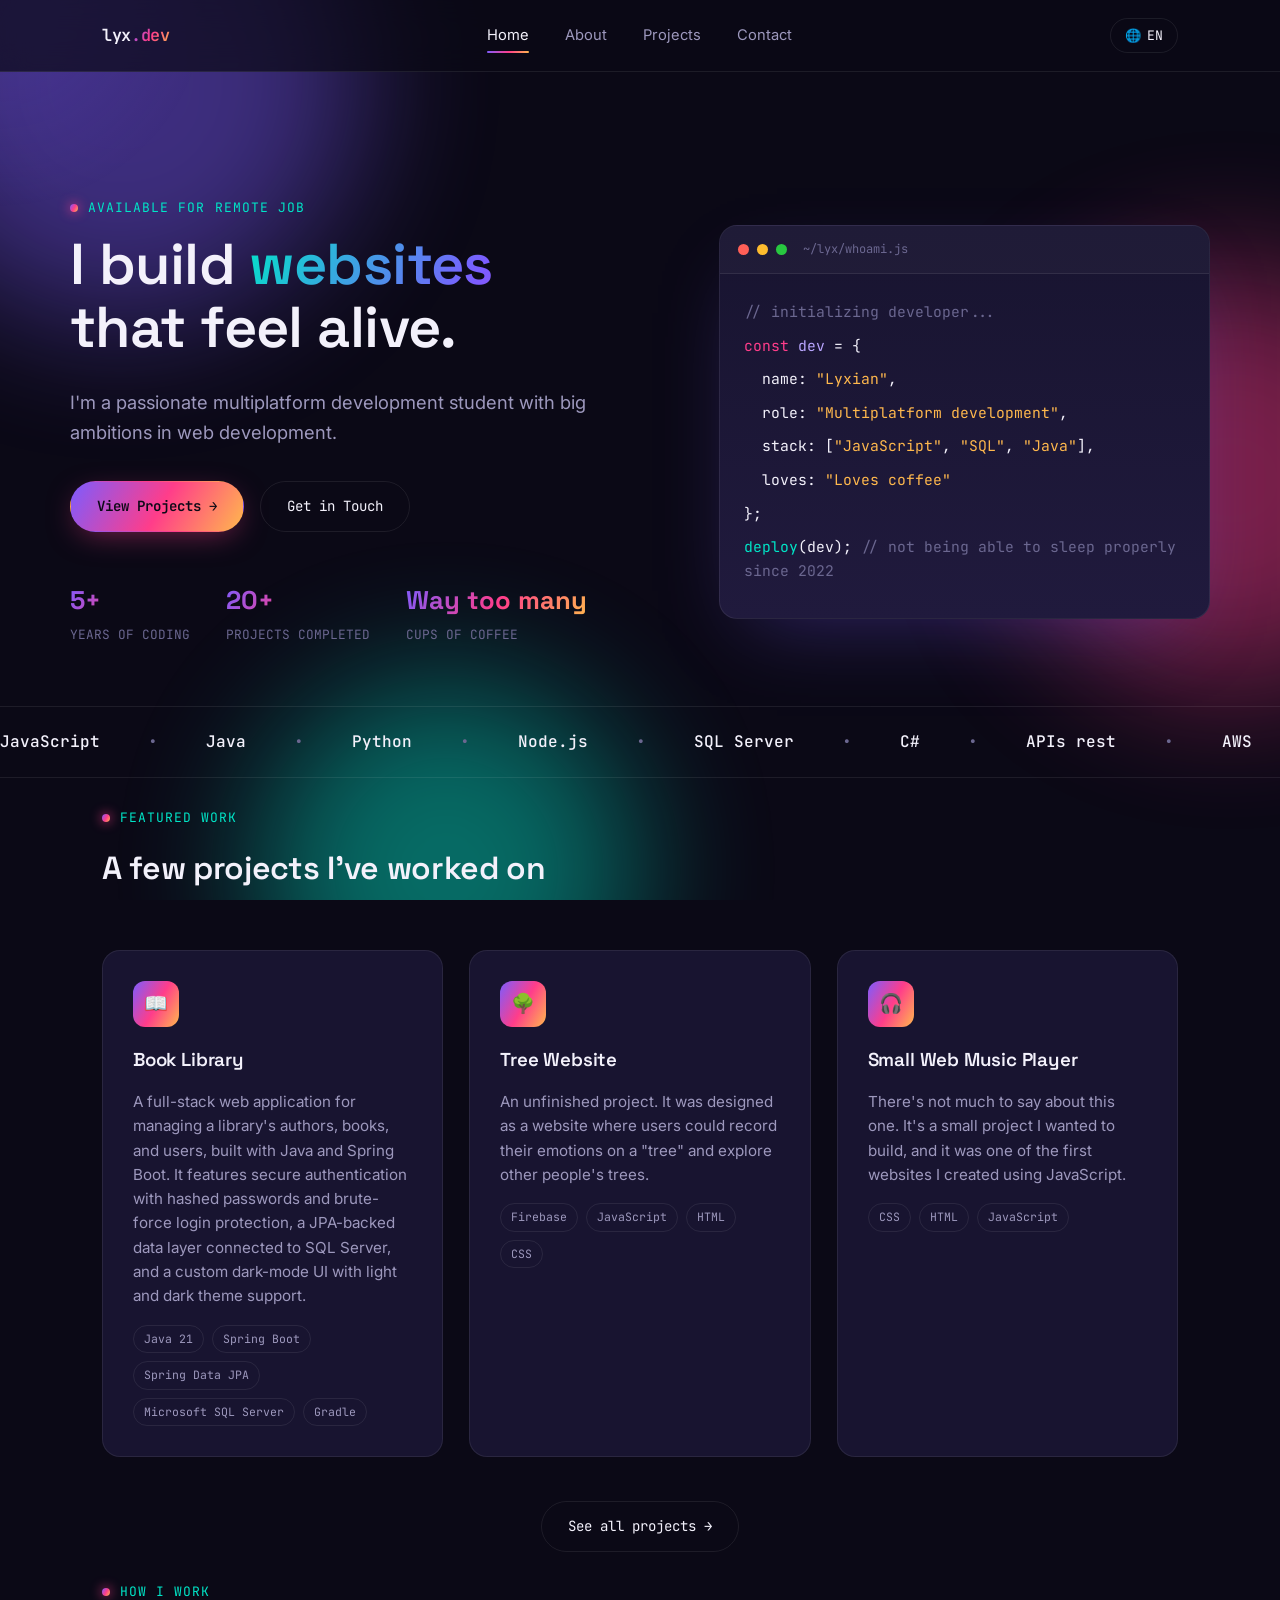
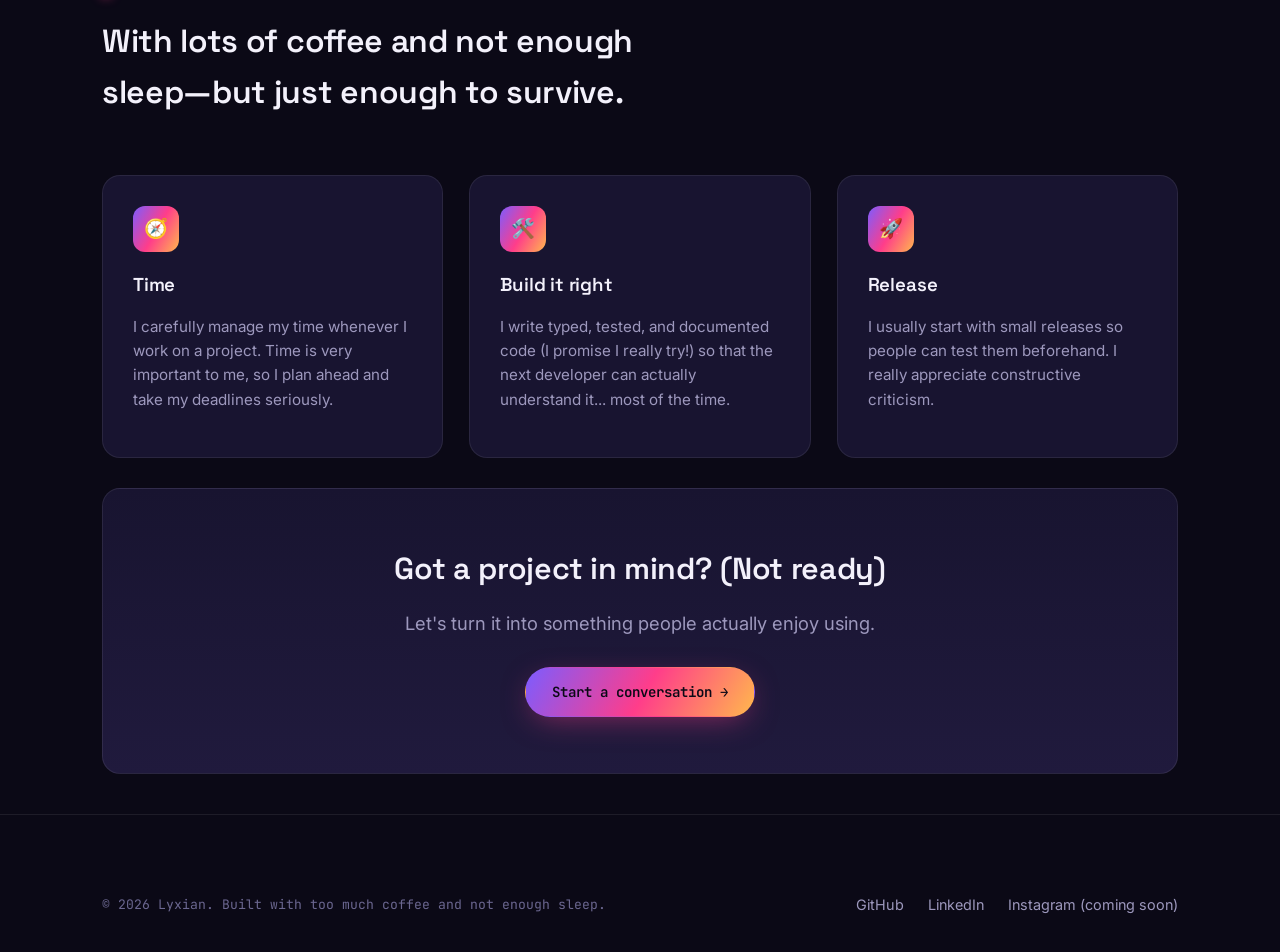
==== commit 00494be1: "Added few things" ====
--- a/index.html
+++ b/index.html
@@ -96,10 +96,9 @@
 				<div class="marquee-track">
 					<span
 						><b>JavaScript</b> • <b>Java</b> • <b>Python</b> • <b>Node.js</b> •
-						<b>SQL Server</b> • <b>C#</b> • <b>Docker</b> • <b>AWS</b> •<b
-							>AI</b
-						></span
-					>
+						<b>SQL Server</b> • <b>C#</b> • <b>APIs rest</b> • <b>AWS</b> •<b>AI</b> • <b>Unity</b> •
+						• <b>CSS</b> • <b>html</b> •
+						</span>
 					<span
 						><b>JavaScript</b> • <b>Java</b> • <b>Python</b> • <b>Node.js</b> •
 						<b>SQL Server</b> • <b>C#</b> • <b>Docker</b> • <b>AWS</b> •<b
--- a/Style/style.css
+++ b/Style/style.css
@@ -1087,3 +1087,38 @@
 .project-links a:hover {
 	color: var(--cyan);
 }
+
+
+/*Fading star css*/
+.fs-quote {
+				border-left: 2px solid rgba(255, 255, 255, 0.2);
+				padding-left: 22px;
+				margin: 0;
+				font-style: italic;
+				color: var(--text-dim);
+				line-height: 1.9;
+			}
+			.fs-time-table {
+				width: 100%;
+				border-collapse: collapse;
+				margin-top: 20px;
+			}
+			.fs-time-table th,
+			.fs-time-table td {
+				text-align: left;
+				padding: 14px 16px;
+				border-bottom: 1px solid rgba(255, 255, 255, 0.1);
+				font-size: 0.9rem;
+			}
+			.fs-time-table th {
+				font-family: var(--font-mono);
+				font-size: 0.78rem;
+				text-transform: uppercase;
+				letter-spacing: 0.04em;
+				color: var(--text-dim);
+			}
+			.fs-time-table td:last-child,
+			.fs-time-table th:last-child {
+				color: var(--text-dim);
+				font-family: var(--font-mono);
+			}
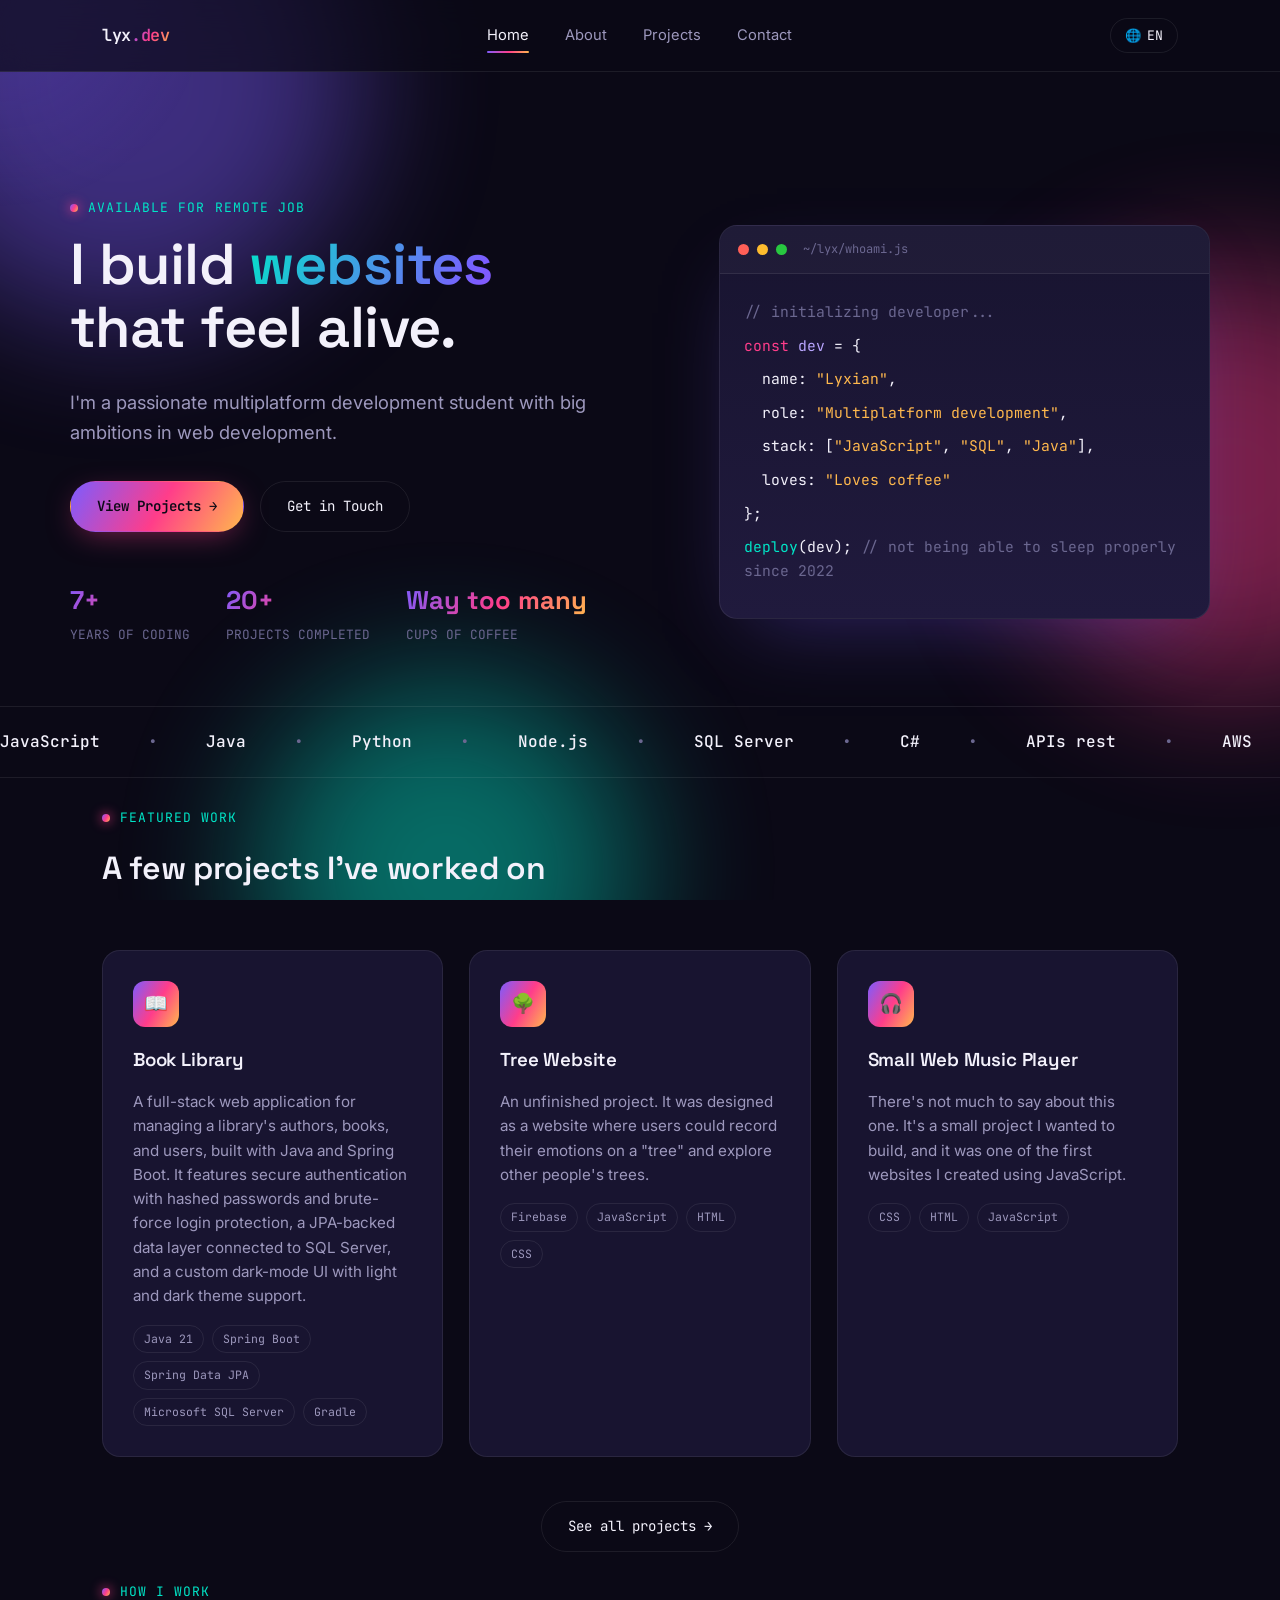
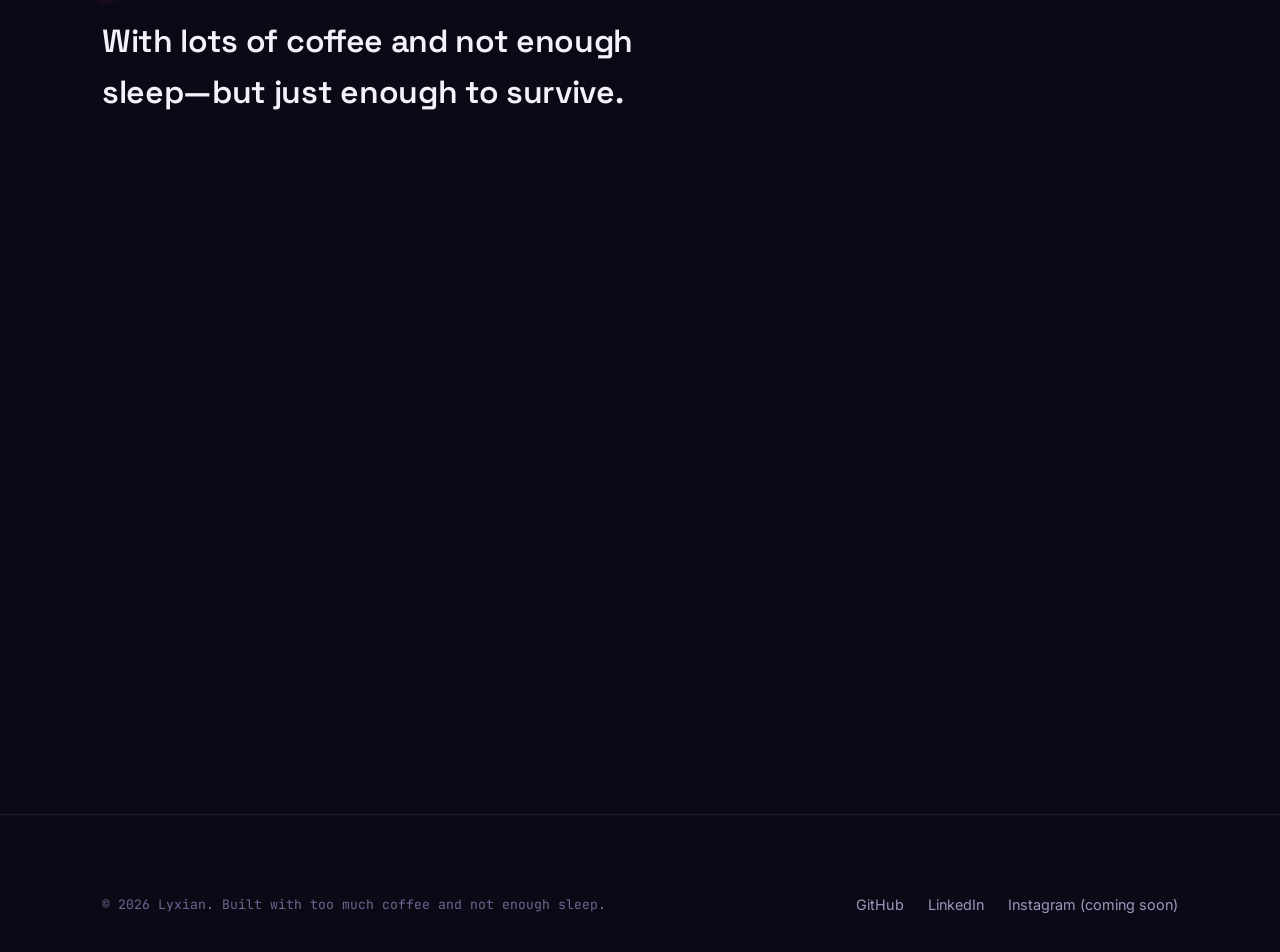
==== commit fa99fee1: "Added new proyect" ====
--- a/index.html
+++ b/index.html
@@ -67,7 +67,7 @@
 
 					<div class="hero-stats">
 						<div>
-							<strong>5+</strong
+							<strong>7+</strong
 							><span data-i18n="stat_years">YEARS OF CODING</span>
 						</div>
 						<div>
@@ -96,15 +96,16 @@
 				<div class="marquee-track">
 					<span
 						><b>JavaScript</b> • <b>Java</b> • <b>Python</b> • <b>Node.js</b> •
-						<b>SQL Server</b> • <b>C#</b> • <b>APIs rest</b> • <b>AWS</b> •<b>AI</b> • <b>Unity</b> •
-						• <b>CSS</b> • <b>html</b> •
-						</span>
+						<b>SQL Server</b> • <b>C#</b> • <b>APIs rest</b> • <b>AWS</b> •<b
+							>AI</b
+						>
+						• <b>Unity</b> • • <b>CSS</b> • <b>html</b> • <b>React</b> •
+					</span>
 					<span
 						><b>JavaScript</b> • <b>Java</b> • <b>Python</b> • <b>Node.js</b> •
-						<b>SQL Server</b> • <b>C#</b> • <b>Docker</b> • <b>AWS</b> •<b
-							>AI</b
-						></span
-					>
+						<b>SQL Server</b> • <b>C#</b> • <b>Docker</b> • <b>AWS</b> •
+						<b>AI</b> •
+					</span>
 				</div>
 			</div>
 
@@ -188,7 +189,10 @@
 				</div>
 
 				<div style="text-align: center; margin-top: 44px">
-					<a href="./Others/projects.html" class="btn btn-ghost" data-i18n="btn_see_all"
+					<a
+						href="./Others/projects.html"
+						class="btn btn-ghost"
+						data-i18n="btn_see_all"
 						>See all projects →</a
 					>
 				</div>
@@ -198,7 +202,7 @@
 				<div class="section-head reveal">
 					<p class="eyebrow" data-i18n="how_eyebrow">HOW I WORK</p>
 					<h2 style="font-size: 2rem" data-i18n="how_title">
-						With lots of coffee and not enough sleep but just enough to survive.
+						With lots of coffee and not enough sleep but just enough to survive!.
 					</h2>
 				</div>
 
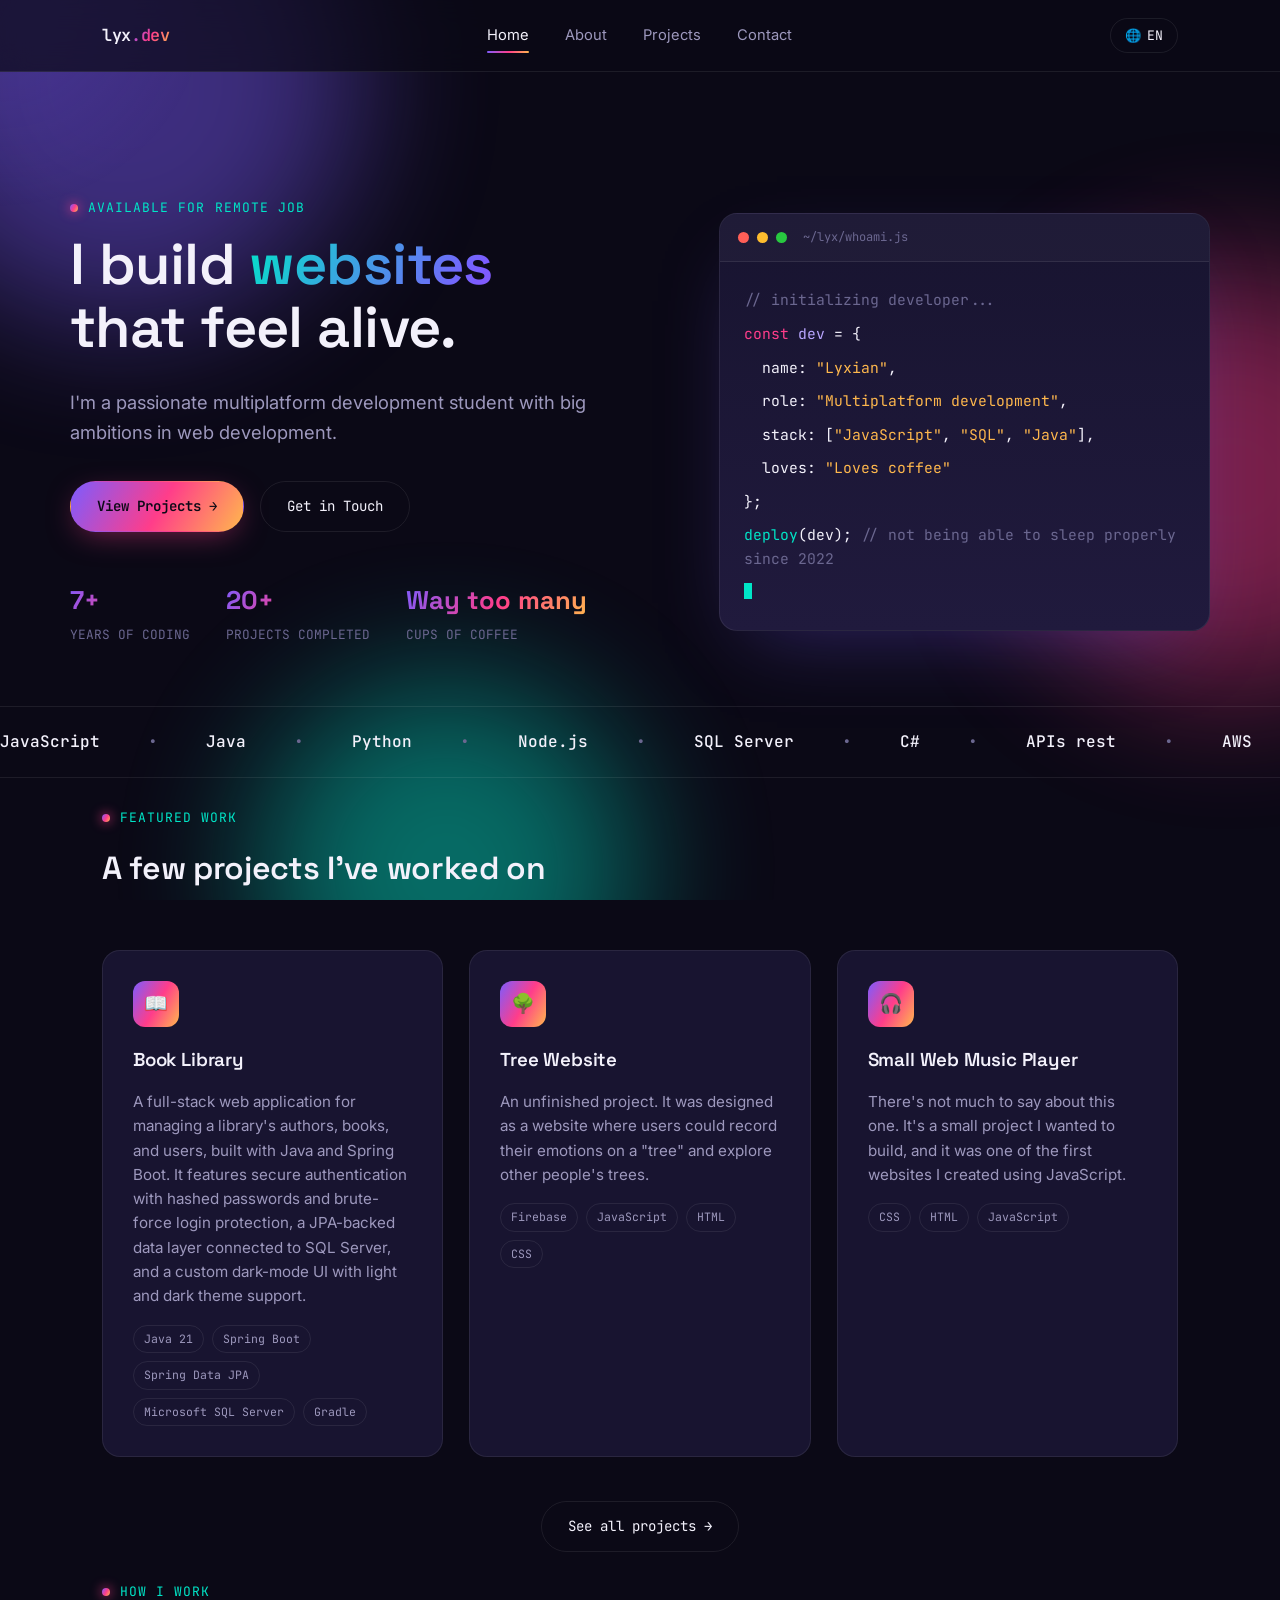
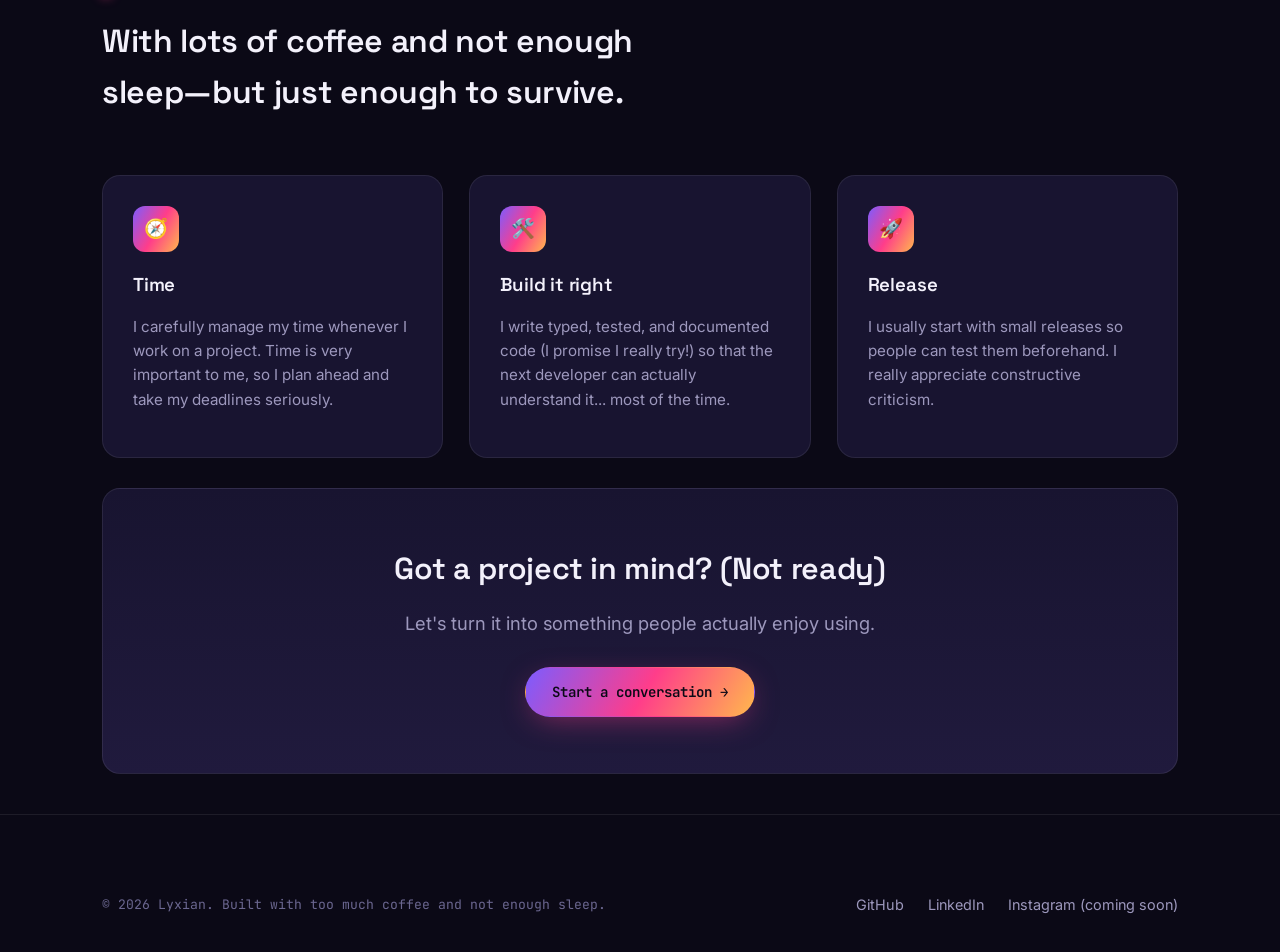
==== commit b663f9c5: "Fixed proyect grid problem" ====
--- a/index.html
+++ b/index.html
@@ -99,7 +99,7 @@
 						<b>SQL Server</b> • <b>C#</b> • <b>APIs rest</b> • <b>AWS</b> •<b
 							>AI</b
 						>
-						• <b>Unity</b> • • <b>CSS</b> • <b>html</b> • <b>React</b> •
+						• <b>Unity</b> • <b>CSS</b> • <b>html</b> • <b>React</b> •
 					</span>
 					<span
 						><b>JavaScript</b> • <b>Java</b> • <b>Python</b> • <b>Node.js</b> •
